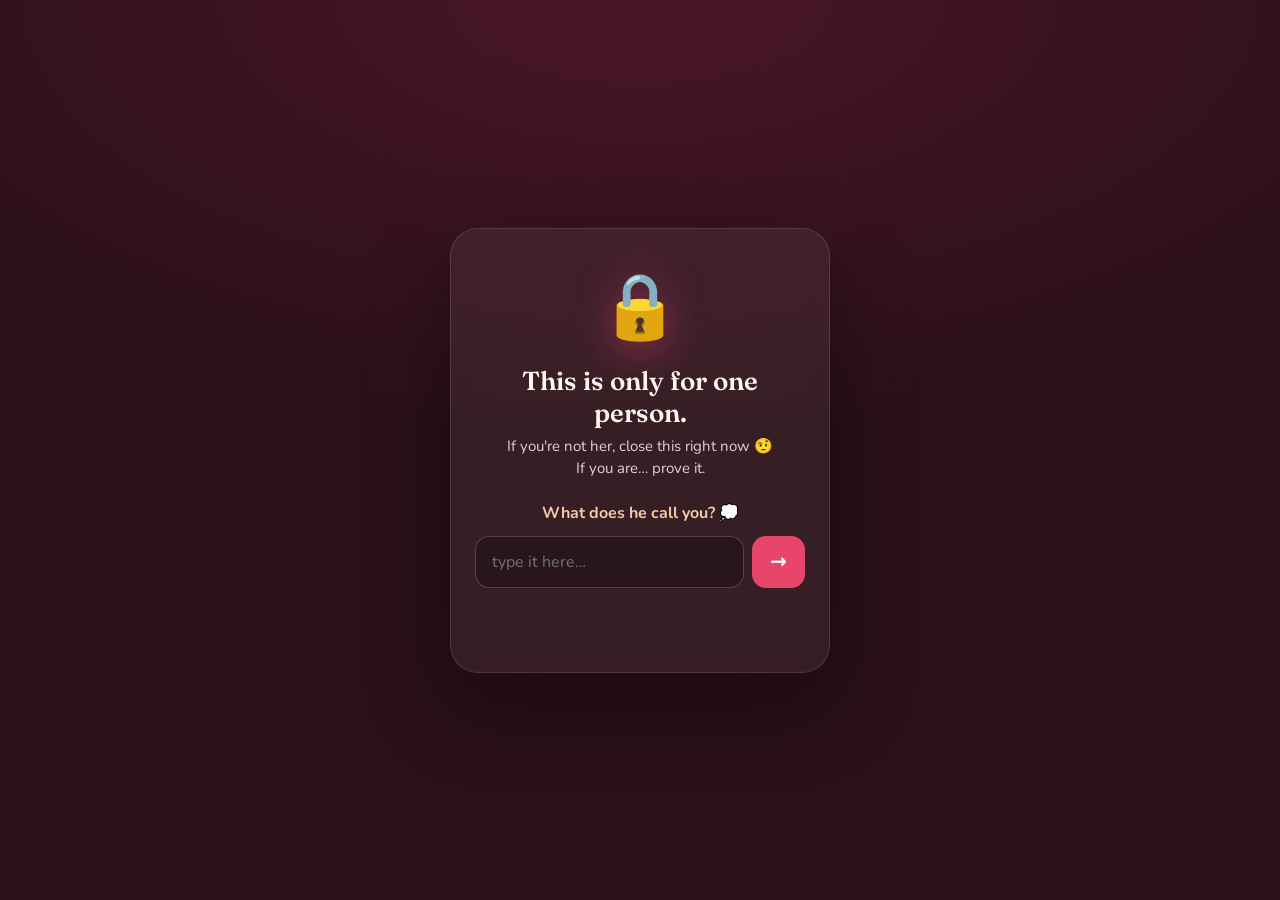
==== elza-birthday/index.html @ 472115fd "Add birthday surprise website for Elza Co-Authored-By: Claude Opus 5.5 <noreply@anthropic.com> Claud" ====
<!doctype html>
<html lang="en">
<head>
<meta charset="utf-8">
<meta name="viewport" content="width=device-width, initial-scale=1, viewport-fit=cut">
<title>For Elzumma ❤️</title>
<meta name="description" content="Something only for you. 🔒">
<meta property="og:title" content="For Elzumma ❤️">
<meta property="og:description" content="Something only for you. Unlock it 🔒">
<meta name="theme-color" content="#2a1018">
<link rel="icon" href="data:image/svg+xml,<svg xmlns='http://www.w3.org/2000/svg' viewBox='0 0 100 100'><text y='.9em' font-size='90'>❤️</text></svg>">
<link rel="preconnect" href="https://fonts.googleapis.com">
<link rel="preconnect" href="https://fonts.gstatic.com" crossorigin>
<link href="https://fonts.googleapis.com/css2?family=Dancing+Script:wght@600;700&family=Fraunces:ital,opsz,wght@0,9..144,400;0,9..144,600;1,9..144,400&family=Nunito:wght@400;600;700&display=swap" rel="stylesheet">
<style>
  :root{
    --bg:#2a1018; --bg2:#4a1626; --rose:#e8456b; --rose-soft:#ff8fab; --peach:#f6c9a8;
    --cream:#fff7ef; --ink:#3b1d22; --gold:#e9b872; --muted:#8a6a6f;
  }
  *{box-sizing:border-box;margin:0;padding:0}
  html,body{height:100%}
  body{
    font-family:'Nunito',system-ui,sans-serif; color:var(--cream);
    background:radial-gradient(120% 80% at 50% 0%, var(--bg2) 0%, var(--bg) 60%) fixed, var(--bg);
    overflow-x:hidden; -webkit-tap-highlight-color:transparent;
  }
  button{font:inherit;cursor:pointer;border:0}
  #fx{position:fixed;inset:0;pointer-events:none;z-index:50}
  .hearts{position:fixed;inset:0;pointer-events:none;overflow:hidden;z-index:0}
  .hearts span{position:absolute;bottom:-40px;animation:rise linear infinite;opacity:.0}
  @keyframes rise{0%{transform:translateY(0) rotate(0);opacity:0}10%{opacity:.55}100%{transform:translateY(-110vh) rotate(40deg);opacity:0}}

  /* ---------- LOCK ---------- */
  #lock{position:fixed;inset:0;display:flex;align-items:center;justify-content:center;padding:24px 16px;z-index:10;transition:opacity .9s ease, transform .9s ease}
  #lock.gone{opacity:0;transform:scale(1.08);pointer-events:none}
  .lockcard{width:100%;max-width:380px;text-align:center;background:rgba(255,255,255,.06);border:1px solid rgba(255,255,255,.12);
    border-radius:28px;padding:34px 24px 28px;backdrop-filter:blur(10px);-webkit-backdrop-filter:blur(10px);box-shadow:0 30px 80px rgba(0,0,0,.35)}
  .padlock{font-size:64px;display:inline-block;filter:drop-shadow(0 8px 20px rgba(232,69,107,.5));animation:bob 2.4s ease-in-out infinite}
  @keyframes bob{50%{transform:translateY(-6px)}}
  .lockcard h1{font-family:'Fraunces',serif;font-weight:600;font-size:26px;margin:14px 0 6px}
  .lockcard p{color:#e9cfd4;font-size:15px;line-height:1.5}
  .q{margin-top:22px;font-weight:700;font-size:16px;color:var(--peach)}
  .field{margin-top:12px;display:flex;gap:8px}
  .field input{flex:1;min-width:0;padding:14px 16px;border-radius:14px;border:1px solid rgba(255,255,255,.2);background:rgba(0,0,0,.25);color:#fff;font:inherit;font-size:16px;outline:none}
  .field input:focus{border-color:var(--rose-soft)}
  .field button{padding:0 18px;border-radius:14px;background:var(--rose);color:#fff;font-weight:700;font-size:20px}
  .msg{min-height:44px;margin-top:12px;font-size:14px;color:#ffd3dc;line-height:1.45}
  .shake{animation:shake .45s}
  @keyframes shake{20%,60%{transform:translateX(-8px)}40%,80%{transform:translateX(8px)}}
  .hintbtn{background:none;color:#c9a3ab;font-size:13px;text-decoration:underline;margin-top:4px}

  /* ---------- MAIN ---------- */
  main{position:relative;z-index:1;display:none}
  main.on{display:block}
  section{min-height:100svh;display:flex;flex-direction:column;align-items:center;justify-content:center;padding:64px 16px;text-align:center;position:relative}
  .reveal{opacity:0;transform:translateY(30px);transition:opacity 1s ease, transform 1s ease}
  .reveal.in{opacity:1;transform:none}

  .eyebrow{letter-spacing:.3em;text-transform:uppercase;font-size:12px;color:var(--peach);font-weight:700}
  .script{font-family:'Dancing Script',cursive;font-weight:700}
  .hero h2{font-family:'Dancing Script',cursive;font-size:clamp(52px,15vw,120px);line-height:1;margin:14px 0 4px;
    background:linear-gradient(90deg,var(--peach),var(--rose-soft),var(--gold),var(--peach));background-size:300% 100%;
    -webkit-background-clip:text;background-clip:text;color:transparent;animation:shine 6s linear infinite}
  @keyframes shine{to{background-position:300% 0}}
  .hero .name{font-family:'Fraunces',serif;font-size:clamp(28px,8vw,48px);font-style:italic}
  .hero .sub{margin-top:18px;color:#e9cfd4;max-width:420px;line-height:1.6}
  .heroimg{width:min(260px,62vw);aspect-ratio:3/4;border-radius:200px 200px 24px 24px;object-fit:cover;object-position:50% 30%;
    border:4px solid rgba(255,255,255,.85);box-shadow:0 20px 60px rgba(232,69,107,.35);margin-bottom:22px}
  .scroll{position:absolute;bottom:22px;font-size:13px;color:#c9a3ab;animation:bob 2s ease-in-out infinite}

  /* cake */
  .cakewrap{position:relative;width:220px;height:230px;margin:26px auto 10px;cursor:pointer}
  .plate{position:absolute;bottom:0;left:-10px;right:-10px;height:18px;border-radius:50%;background:#f1e3d6;box-shadow:0 8px 20px rgba(0,0,0,.3)}
  .tier{position:absolute;left:50%;transform:translateX(-50%);border-radius:14px 14px 10px 10px}
  .t1{bottom:10px;width:200px;height:80px;background:linear-gradient(#f7a6b9,#e8789a)}
  .t2{bottom:86px;width:150px;height:64px;background:linear-gradient(#fff1e6,#f6d5c0)}
  .drip{position:absolute;top:0;left:0;right:0;height:18px;background:radial-gradient(circle at 10px 0,#fff 10px,transparent 11px) 0 0/20px 18px repeat-x}
  .t2 .drip{background:radial-gradient(circle at 10px 0,#e8456b 10px,transparent 11px) 0 0/20px 18px repeat-x}
  .candle{position:absolute;bottom:148px;left:50%;transform:translateX(-50%);width:12px;height:46px;border-radius:4px;
    background:repeating-linear-gradient(45deg,#fff 0 6px,#ff8fab 6px 12px)}
  .flame{position:absolute;left:50%;top:-28px;width:16px;height:26px;margin-left:-8px;border-radius:50% 50% 50% 50%/60% 60% 40% 40%;
    background:radial-gradient(circle at 50% 70%,#fff 0 20%,#ffd76a 40%,#ff8a3d 75%,transparent 76%);animation:flick .12s infinite alternate;transform-origin:50% 100%;
    box-shadow:0 0 30px 10px rgba(255,190,90,.45)}
  @keyframes flick{to{transform:scale(.92,1.06) rotate(2deg)}}
  .flame.out{animation:none;opacity:0;transition:opacity .4s}
  .smoke{position:absolute;left:50%;top:-30px;width:8px;height:8px;margin-left:-4px;border-radius:50%;background:rgba(220,220,220,.6);opacity:0}
  .smoke.go{animation:smoke 1.6s ease-out forwards}
  @keyframes smoke{0%{opacity:.7;transform:translateY(0) scale(1)}100%{opacity:0;transform:translateY(-70px) scale(4)}}
  .pill{display:inline-block;margin-top:14px;padding:12px 22px;border-radius:999px;background:var(--rose);color:#fff;font-weight:700;box-shadow:0 10px 30px rgba(232,69,107,.4)}
  .pill.ghost{background:rgba(255,255,255,.1);box-shadow:none;border:1px solid rgba(255,255,255,.2)}
  .wish{min-height:52px;margin-top:14px;color:var(--peach);font-size:17px;max-width:360px;line-height:1.5}

  /* envelope + letter */
  .env{position:relative;width:min(320px,86vw);aspect-ratio:3/2;margin:28px auto 8px;cursor:pointer;perspective:800px}
  .env .back{position:absolute;inset:0;background:#d9586f;border-radius:10px;box-shadow:0 20px 50px rgba(0,0,0,.35)}
  .env .front{position:absolute;inset:0;border-radius:10px;background:
      linear-gradient(to top right,#e8697f 50%,transparent 50.5%) left/50.5% 100% no-repeat,
      linear-gradient(to top left,#e8697f 50%,transparent 50.5%) right/50.5% 100% no-repeat;z-index:3}
  .env .flap{position:absolute;left:0;right:0;top:0;height:62%;z-index:4;transform-origin:top;transition:transform .8s ease, z-index 0s .4s;
      background:linear-gradient(to bottom,#c94a63,#b83f58);clip-path:polygon(0 0,100% 0,50% 100%)}
  .env .seal{position:absolute;left:50%;top:52%;transform:translate(-50%,-50%);z-index:5;font-size:34px;transition:opacity .3s}
  .env .paper{position:absolute;left:7%;right:7%;top:8%;bottom:6%;background:var(--cream);border-radius:6px;z-index:2;transition:transform .9s .5s ease;
      display:flex;align-items:center;justify-content:center;color:var(--rose);font-family:'Dancing Script',cursive;font-size:28px}
  .env.open .flap{transform:rotateX(180deg);z-index:1}
  .env.open .seal{opacity:0}
  .env.open .paper{transform:translateY(-55%)}

  .letter{display:none;width:100%;max-width:560px;margin:0 auto;text-align:left;background:var(--cream);color:var(--ink);
    border-radius:18px;padding:34px 24px 30px;box-shadow:0 30px 80px rgba(0,0,0,.4);position:relative;
    background-image:repeating-linear-gradient(transparent 0 31px,rgba(232,69,107,.12) 31px 32px);}
  .letter.on{display:block;animation:pop .7s ease}
  @keyframes pop{from{opacity:0;transform:translateY(30px) scale(.97)}}
  .letter h3{font-family:'Dancing Script',cursive;font-size:40px;color:var(--rose);margin-bottom:12px;line-height:1.1}
  .letter p{font-family:'Fraunces',serif;font-size:17px;line-height:1.75;margin-bottom:16px;opacity:0;transform:translateY(10px);transition:opacity .8s, transform .8s}
  .letter p.in{opacity:1;transform:none}
  .letter .sign{font-family:'Dancing Script',cursive;font-size:30px;color:var(--rose);text-align:right;margin-top:6px}
  .letter mark{background:linear-gradient(transparent 55%,rgba(255,143,171,.45) 55%);color:inherit;padding:0 2px}

  /* notice list */
  .notice{width:100%;max-width:520px;margin-top:24px;display:grid;grid-template-columns:1fr 1fr;gap:12px}
  .chip{background:rgba(255,255,255,.07);border:1px solid rgba(255,255,255,.14);border-radius:18px;padding:16px 12px;text-align:center;transition:transform .2s, background .3s;user-select:none}
  .chip .e{font-size:30px;display:block;margin-bottom:6px}
  .chip b{display:block;font-size:14px}
  .chip small{display:block;color:#d8b7be;font-size:12px;margin-top:4px;min-height:16px}
  .chip.seen{background:rgba(232,69,107,.22);border-color:var(--rose-soft)}
  .chip:active{transform:scale(.96)}
  .count{margin-top:18px;color:var(--peach);font-size:15px;min-height:22px}

  /* angry meter */
  .angry{width:100%;max-width:420px;margin-top:22px;background:rgba(255,255,255,.06);border:1px solid rgba(255,255,255,.14);border-radius:24px;padding:24px 20px}
  .face{font-size:84px;line-height:1;transition:transform .2s}
  .angry input[type=range]{width:100%;margin:18px 0 8px;accent-color:var(--rose)}
  .meterlabel{font-size:15px;color:#ffd3dc;min-height:44px;line-height:1.45}

  /* gallery */
  .gallery{display:flex;flex-wrap:wrap;justify-content:center;gap:22px 18px;max-width:900px;margin-top:30px}
  .pol{background:#fff;padding:10px 10px 0;width:min(240px,42vw);box-shadow:0 18px 40px rgba(0,0,0,.4);border-radius:4px;transition:transform .35s ease;cursor:pointer}
  .pol img{width:100%;aspect-ratio:3/4;object-fit:cover;display:block;background:#eee}
  .pol figcaption{font-family:'Dancing Script',cursive;color:var(--ink);font-size:clamp(16px,4.2vw,21px);padding:8px 2px 12px;line-height:1.15}
  .pol:nth-child(odd){transform:rotate(-3deg)}
  .pol:nth-child(even){transform:rotate(3deg)}
  .pol:hover,.pol:focus{transform:rotate(0) scale(1.04)}
  .lightbox{position:fixed;inset:0;background:rgba(20,6,10,.92);display:none;align-items:center;justify-content:center;z-index:60;padding:16px;flex-direction:column}
  .lightbox.on{display:flex}
  .lightbox img{max-width:100%;max-height:78vh;border-radius:10px;box-shadow:0 20px 60px rgba(0,0,0,.6)}
  .lightbox p{font-family:'Dancing Script',cursive;font-size:26px;margin-top:14px;color:var(--peach);text-align:center}

  .finale h2{font-family:'Dancing Script',cursive;font-size:clamp(44px,12vw,88px);color:var(--rose-soft);line-height:1.05}
  .finale p{margin-top:16px;color:#e9cfd4;font-size:17px;max-width:420px;line-height:1.6}
  .bigheart{font-size:90px;animation:beat 1.1s ease-in-out infinite;cursor:pointer;display:inline-block;margin-top:20px}
  @keyframes beat{0%,100%{transform:scale(1)}15%{transform:scale(1.18)}30%{transform:scale(1)}45%{transform:scale(1.12)}}
  .foot{margin-top:28px;font-size:12px;color:#a7868c}
  h4.sec{font-family:'Fraunces',serif;font-weight:600;font-size:clamp(26px,7vw,38px);margin-top:10px}
  .lead{color:#e9cfd4;max-width:440px;line-height:1.6;margin-top:10px}
  @media (prefers-reduced-motion:reduce){*{animation:none!important;transition:none!important}}
</style>
</head>
<body>
<canvas id="fx"></canvas>
<div class="hearts" id="hearts"></div>

<!-- ================= LOCK ================= -->
<div id="lock">
  <div class="lockcard" id="lockcard">
    <div class="padlock" id="padlock">🔒</div>
    <h1>This is only for one person.</h1>
    <p>If you're not her, close this right now 🤨<br>If you are… prove it.</p>
    <div class="q">What does he call you? 💭</div>
    <form class="field" id="unlockForm" autocomplete="off">
      <input id="pw" type="text" placeholder="type it here…" aria-label="Answer" autocapitalize="off" spellcheck="false">
      <button type="submit" aria-label="Unlock">→</button>
    </form>
    <div class="msg" id="msg"></div>
    <button class="hintbtn" id="hintBtn" type="button" style="display:none">need a hint?</button>
  </div>
</div>

<!-- ================= MAIN ================= -->
<main id="main">

  <section class="hero">
    <img class="heroimg reveal" src="img/elza2.jpg" alt="Elza smiling">
    <div class="eyebrow reveal">today is all about you</div>
    <h2 class="reveal">Happy Birthday</h2>
    <div class="name reveal">Elzumma ❤️</div>
    <p class="sub reveal">Okay, I wanted to be the first one, so here I am at midnight being dramatic. Scroll slowly. I made this just for you.</p>
    <div class="scroll">scroll ↓</div>
  </section>

  <section>
    <div class="eyebrow reveal">step one</div>
    <h4 class="sec reveal">Make a wish, Elzukutta</h4>
    <p class="lead reveal">Close your eyes, think of something good, then tap the candle to blow it out 🕯️</p>
    <div class="cakewrap reveal" id="cake" role="button" aria-label="Blow out the candle" tabindex="0">
      <div class="plate"></div>
      <div class="tier t1"><div class="drip"></div></div>
      <div class="tier t2"><div class="drip"></div></div>
      <div class="candle"><div class="flame" id="flame"></div><div class="smoke" id="smoke"></div></div>
    </div>
    <div class="wish" id="wish"></div>
  </section>

  <section>
    <div class="eyebrow reveal">step two</div>
    <h4 class="sec reveal">You've got a letter 💌</h4>
    <p class="lead reveal">Tap the envelope.</p>
    <div class="env reveal" id="env" role="button" aria-label="Open the letter" tabindex="0">
      <div class="back"></div>
      <div class="paper">for you ❤️</div>
      <div class="front"></div>
      <div class="flap"></div>
      <div class="seal">💗</div>
    </div>
    <article class="letter" id="letter">
      <h3>Happy birthday Elzumma ❤️</h3>
      <p>Okay, I wanted to be the first one, so here I am at midnight being dramatic.</p>
      <p>You honestly have no idea how cute you are. And I don't just mean your face (even though, yes, that too). I notice everything about you. Your <mark>red nail polish</mark>, your <mark>eyebrows</mark>, which <mark>shoes</mark> you're wearing, which <mark>hair band</mark> you picked that day, every time you try a <mark>new hairstyle</mark>, the sound of your <mark>anklets</mark> when you walk… you probably think I don't see these things, but I do. Every single time. And I love all of it.</p>
      <p>Even when you're angry with me. Especially then, actually. That serious little face you make when you're mad is one of the cutest things ever, and I know you're going to be angry at me for saying that too 😌</p>
      <p>You're the person I want to tell everything to first. And also the person I love annoying the most, and that's not changing just because you're a year older now.</p>
      <p>I hope this year is really good to you, Elzukutta. Lots of happy days, lots of laughing, and fewer things to stress about. And please don't stop smiling like that, it's my favourite thing.</p>
      <p>Happy birthday, my favourite girl. Love you ❤️</p>
      <div class="sign">— yours, always</div>
    </article>
  </section>

  <section>
    <div class="eyebrow reveal">step three</div>
    <h4 class="sec reveal">Things you think I don't notice</h4>
    <p class="lead reveal">Tap each one. (Yes, I notice all of them.)</p>
    <div class="notice reveal" id="notice">
      <div class="chip" data-k="nails"><span class="e">💅</span><b>Red nail polish</b><small></small></div>
      <div class="chip" data-k="brows"><span class="e">✨</span><b>Your eyebrows</b><small></small></div>
      <div class="chip" data-k="shoes"><span class="e">👡</span><b>Which shoes</b><small></small></div>
      <div class="chip" data-k="band"><span class="e">🎀</span><b>Today's hair band</b><small></small></div>
      <div class="chip" data-k="hair"><span class="e">💇‍♀️</span><b>Every new hairstyle</b><small></small></div>
      <div class="chip" data-k="anklet"><span class="e">🔔</span><b>Your anklets</b><small></small></div>
    </div>
    <div class="count" id="count"></div>
  </section>

  <section>
    <div class="eyebrow reveal">step four</div>
    <h4 class="sec reveal">The Elzu angry‑o‑meter</h4>
    <p class="lead reveal">Slide it. Watch what happens to the cuteness.</p>
    <div class="angry reveal">
      <div class="face" id="face">😊</div>
      <input type="range" id="anger" min="0" max="4" step="1" value="0" aria-label="Angry level">
      <div class="meterlabel" id="meterlabel">Calm Elzu. Smiling. My favourite thing.</div>
    </div>
  </section>

  <section>
    <div class="eyebrow reveal">step five</div>
    <h4 class="sec reveal">Exhibit A: proof you're unfair</h4>
    <p class="lead reveal">Tap a photo.</p>
    <div class="gallery" id="gallery">
      <figure class="pol reveal" tabindex="0"><img src="img/elza1.jpg" alt="" loading="lazy"><figcaption>red nails, gold bangles, that laugh. noticed. 💅</figcaption></figure>
      <figure class="pol reveal" tabindex="0"><img src="img/elza2.jpg" alt="" loading="lazy"><figcaption>this smile is literally my favourite thing</figcaption></figure>
      <figure class="pol reveal" tabindex="0"><img src="img/elza3.jpg" alt="" loading="lazy"><figcaption>the serious face 😌 (cutest)</figcaption></figure>
      <figure class="pol reveal" tabindex="0"><img src="img/elza4.jpg" alt="" loading="lazy"><figcaption>new hairstyle? yes, I noticed.</figcaption></figure>
      <figure class="pol reveal" tabindex="0"><img src="img/elza5.jpg" alt="" loading="lazy"><figcaption>okay this one is just unfair</figcaption></figure>
    </div>
  </section>

  <section class="finale">
    <div class="eyebrow reveal">one last thing</div>
    <h2 class="reveal">Happy birthday,<br>my favourite girl</h2>
    <p class="reveal">You're a year older now, but I'm still going to annoy you exactly the same amount. Love you, Elzukutta ❤️</p>
    <div class="bigheart reveal" id="bigheart" role="button" aria-label="Celebrate" tabindex="0">❤️</div>
    <p class="foot">tap the heart as many times as you want</p>
  </section>
</main>

<div class="lightbox" id="lightbox"><img id="lbimg" alt=""><p id="lbcap"></p></div>

<script>
(() => {
  /* ---------- floating hearts ---------- */
  const H = document.getElementById('hearts'), sym = ['❤','💗','💕','✨','💖'];
  for (let i = 0; i < 18; i++) {
    const s = document.createElement('span');
    s.textContent = sym[i % sym.length];
    s.style.left = Math.random() * 100 + 'vw';
    s.style.fontSize = 12 + Math.random() * 18 + 'px';
    s.style.animationDuration = 9 + Math.random() * 10 + 's';
    s.style.animationDelay = -Math.random() * 18 + 's';
    H.appendChild(s);
  }

  /* ---------- confetti ---------- */
  const cv = document.getElementById('fx'), cx = cv.getContext('2d');
  let parts = [], running = false;
  const fit = () => { const d = devicePixelRatio || 1; cv.width = innerWidth * d; cv.height = innerHeight * d; cx.setTransform(d,0,0,d,0,0); };
  fit(); addEventListener('resize', fit);
  const cols = ['#ff8fab','#e8456b','#f6c9a8','#e9b872','#fff7ef','#ffd76a'];
  function burst(x = innerWidth/2, y = innerHeight/2, n = 140, hearts = false) {
    for (let i = 0; i < n; i++) {
      const a = Math.random() * Math.PI * 2, v = 4 + Math.random() * 9;
      parts.push({x, y, vx: Math.cos(a)*v, vy: Math.sin(a)*v - 5, g: .22 + Math.random()*.1, r: Math.random()*6.28, vr: (Math.random()-.5)*.3,
        w: 6 + Math.random()*6, h: 4 + Math.random()*6, c: cols[i % cols.length], life: 0, max: 120 + Math.random()*60, heart: hearts && Math.random() < .5});
    }
    if (!running) { running = true; requestAnimationFrame(tick); }
  }
  function tick() {
    cx.clearRect(0,0,innerWidth,innerHeight);
    parts = parts.filter(p => p.life < p.max && p.y < innerHeight + 40);
    for (const p of parts) {
      p.life++; p.vx *= .985; p.vy += p.g; p.x += p.vx; p.y += p.vy; p.r += p.vr;
      cx.save(); cx.globalAlpha = Math.max(0, 1 - p.life / p.max); cx.translate(p.x, p.y); cx.rotate(p.r); cx.fillStyle = p.c;
      if (p.heart) { cx.font = '16px serif'; cx.fillText('❤', -6, 6); } else cx.fillRect(-p.w/2, -p.h/2, p.w, p.h);
      cx.restore();
    }
    if (parts.length) requestAnimationFrame(tick); else { running = false; cx.clearRect(0,0,innerWidth,innerHeight); }
  }

  /* ---------- sound (tiny synth, no files) ---------- */
  let ac;
  const audio = () => (ac ||= new (window.AudioContext || window.webkitAudioContext)());
  function bell(freq, t0 = 0, dur = .6, vol = .12) {
    const a = audio(), t = a.currentTime + t0, o = a.createOscillator(), g = a.createGain();
    o.type = 'sine'; o.frequency.value = freq;
    g.gain.setValueAtTime(0, t); g.gain.linearRampToValueAtTime(vol, t + .01); g.gain.exponentialRampToValueAtTime(.0001, t + dur);
    o.connect(g).connect(a.destination); o.start(t); o.stop(t + dur + .05);
  }
  function jingle() { // anklet chime
    [2637, 3136, 2794, 3520, 2960, 3322, 2637, 3729].forEach((f, i) => bell(f + Math.random()*40, i * .055 + Math.random()*.02, .35, .05));
  }
  function happyBirthday() {
    // C C D C F E | C C D C G F
    const n = {C:523.25,D:587.33,E:659.25,F:698.46,G:783.99};
    const seq = [['C',.0,.3],['C',.35,.2],['D',.6,.5],['C',1.15,.5],['F',1.7,.5],['E',2.25,.9],
                 ['C',3.3,.3],['C',3.65,.2],['D',3.9,.5],['C',4.45,.5],['G',5.0,.5],['F',5.55,.9]];
    seq.forEach(([k,t,d]) => { bell(n[k], t, d + .4, .1); bell(n[k]*2, t, d, .025); });
  }

  /* ---------- unlock ---------- */
  const ok = ['elzukutta','elzumma','elzu','elza','elzuma','elzukuta'];
  const wrong = [
    "Nope. Are you even Elza? 🤨",
    "Wrong. I'm judging you a little 😌",
    "Still no. Think about what I call you every day…",
    "Okay okay, tap the hint. I'll allow it.",
  ];
  let tries = 0;
  const lockcard = document.getElementById('lockcard'), msg = document.getElementById('msg'), pw = document.getElementById('pw'), hintBtn = document.getElementById('hintBtn');
  document.getElementById('unlockForm').addEventListener('submit', e => {
    e.preventDefault();
    const v = pw.value.toLowerCase().replace(/[^a-z]/g, '');
    if (!v) return;
    if (ok.includes(v)) return unlock(v);
    msg.textContent = wrong[Math.min(tries, wrong.length - 1)];
    tries++;
    if (tries >= 2) hintBtn.style.display = 'inline-block';
    lockcard.classList.remove('shake'); void lockcard.offsetWidth; lockcard.classList.add('shake');
  });
  hintBtn.addEventListener('click', () => { msg.innerHTML = "It starts with <b>Elzu…</b> and ends with something cute 🥹"; });

  function unlock(v) {
    document.getElementById('padlock').textContent = '🔓';
    msg.textContent = v === 'elza' ? "Elza?? So formal 😤 …fine, come in." : "Hi Elzumma 🥹 come in.";
    try { audio().resume(); } catch {}
    setTimeout(() => {
      document.getElementById('lock').classList.add('gone');
      document.getElementById('main').classList.add('on');
      scrollTo(0,0);
      observe();
      burst(innerWidth/2, innerHeight*.4, 200, true);
      setTimeout(() => burst(innerWidth*.2, innerHeight*.3, 90), 400);
      setTimeout(() => burst(innerWidth*.8, innerHeight*.3, 90), 700);
      try { happyBirthday(); } catch {}
    }, 900);
  }

  /* ---------- reveal on scroll ---------- */
  function observe() {
    const io = new IntersectionObserver(es => es.forEach(e => { if (e.isIntersecting) { e.target.classList.add('in'); io.unobserve(e.target); } }), {threshold: .15});
    document.querySelectorAll('.reveal').forEach((el, i) => { el.style.transitionDelay = (i % 4) * 120 + 'ms'; io.observe(el); });
  }

  /* ---------- cake ---------- */
  const cake = document.getElementById('cake'), flame = document.getElementById('flame'), smoke = document.getElementById('smoke'), wish = document.getElementById('wish');
  let blown = false;
  function blow() {
    if (blown) { flame.classList.remove('out'); smoke.classList.remove('go'); blown = false; wish.textContent = 'Lit again. Make another wish 😌'; return; }
    blown = true; flame.classList.add('out'); smoke.classList.remove('go'); void smoke.offsetWidth; smoke.classList.add('go');
    const r = cake.getBoundingClientRect(); burst(r.left + r.width/2, r.top + 20, 160, true);
    try { happyBirthday(); } catch {}
    wish.textContent = "Wish made ✨ I hope every single bit of it comes true, Elzukutta.";
  }
  cake.addEventListener('click', blow);
  cake.addEventListener('keydown', e => { if (e.key === 'Enter' || e.key === ' ') { e.preventDefault(); blow(); } });

  /* ---------- envelope ---------- */
  const env = document.getElementById('env'), letter = document.getElementById('letter');
  function openEnv() {
    if (env.classList.contains('open')) return;
    env.classList.add('open');
    try { bell(880, 0, .4, .08); bell(1320, .12, .5, .06); } catch {}
    setTimeout(() => {
      env.style.display = 'none'; letter.classList.add('on');
      letter.scrollIntoView({behavior: 'smooth', block: 'start'});
      letter.querySelectorAll('p').forEach((p, i) => setTimeout(() => p.classList.add('in'), 400 + i * 900));
    }, 1500);
  }
  env.addEventListener('click', openEnv);
  env.addEventListener('keydown', e => { if (e.key === 'Enter' || e.key === ' ') { e.preventDefault(); openEnv(); } });

  /* ---------- notice chips ---------- */
  const lines = {
    nails: "Red. Always noticed. Always cute.",
    brows: "Yes, I notice when you do them.",
    shoes: "I know which pair you picked today.",
    band: "Even the hair band. Every day.",
    hair: "New hairstyle? I saw. I always see.",
    anklet: "🎶 my favourite sound",
  };
  const seen = new Set(), countEl = document.getElementById('count');
  document.querySelectorAll('.chip').forEach(c => c.addEventListener('click', () => {
    const k = c.dataset.k;
    c.classList.add('seen'); c.querySelector('small').textContent = lines[k];
    try { k === 'anklet' ? jingle() : bell(1046 + seen.size * 120, 0, .35, .06); } catch {}
    seen.add(k);
    countEl.textContent = seen.size < 6 ? `${seen.size} / 6 noticed` : "6 / 6. Told you. I notice everything ❤️";
    if (seen.size === 6 && !countEl.dataset.done) { countEl.dataset.done = 1; const r = countEl.getBoundingClientRect(); burst(innerWidth/2, r.top, 120, true); }
  }));

  /* ---------- angry meter ---------- */
  const faces = [
    ['😊', "Calm Elzu. Smiling. My favourite thing."],
    ['😐', "Hmm. Slight eyebrow. Still very cute."],
    ['😒', "That look. I know that look. Cuteness rising 📈"],
    ['😤', "Serious little face activated. Dangerously cute."],
    ['😠', "MAXIMUM ANGRY = MAXIMUM CUTE. (I know you're angry I said that 😌)"],
  ];
  const face = document.getElementById('face'), ml = document.getElementById('meterlabel'), anger = document.getElementById('anger');
  anger.addEventListener('input', () => {
    const [f, t] = faces[anger.value]; face.textContent = f; ml.textContent = t;
    face.style.transform = `scale(${1 + anger.value * .08}) rotate(${anger.value % 2 ? -4 : 4}deg)`;
    if (anger.value == 4) { const r = face.getBoundingClientRect(); burst(r.left + r.width/2, r.top + r.height/2, 60, true); }
  });

  /* ---------- gallery lightbox ---------- */
  const lb = document.getElementById('lightbox'), lbimg = document.getElementById('lbimg'), lbcap = document.getElementById('lbcap');
  document.querySelectorAll('.pol').forEach(p => {
    const open = () => { lbimg.src = p.querySelector('img').src; lbcap.textContent = p.querySelector('figcaption').textContent; lb.classList.add('on'); };
    p.addEventListener('click', open);
    p.addEventListener('keydown', e => { if (e.key === 'Enter') open(); });
  });
  lb.addEventListener('click', () => lb.classList.remove('on'));

  /* ---------- finale heart ---------- */
  const bh = document.getElementById('bigheart');
  bh.addEventListener('click', () => { const r = bh.getBoundingClientRect(); burst(r.left + r.width/2, r.top + r.height/2, 120, true); try { bell(784,0,.5,.08); bell(1047,.1,.6,.06); } catch {} });
})();
</script>
</body>
</html>
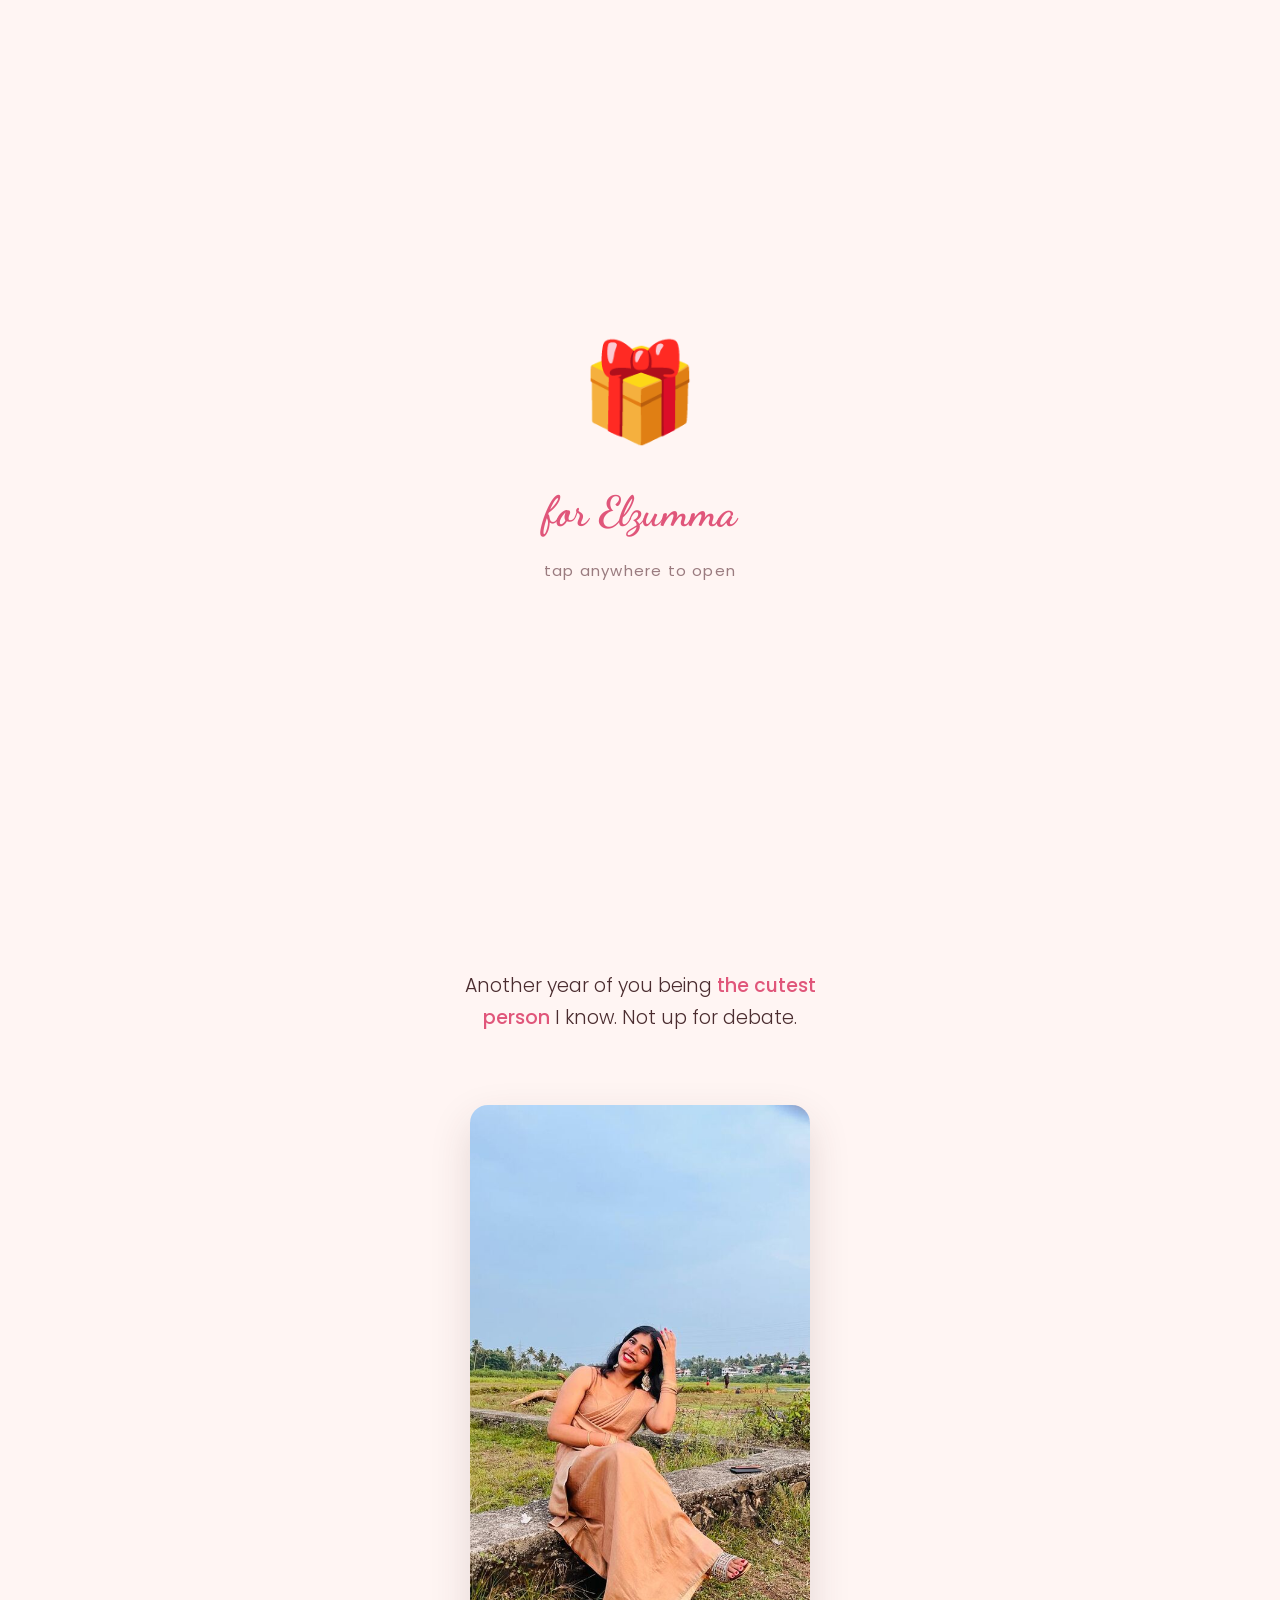
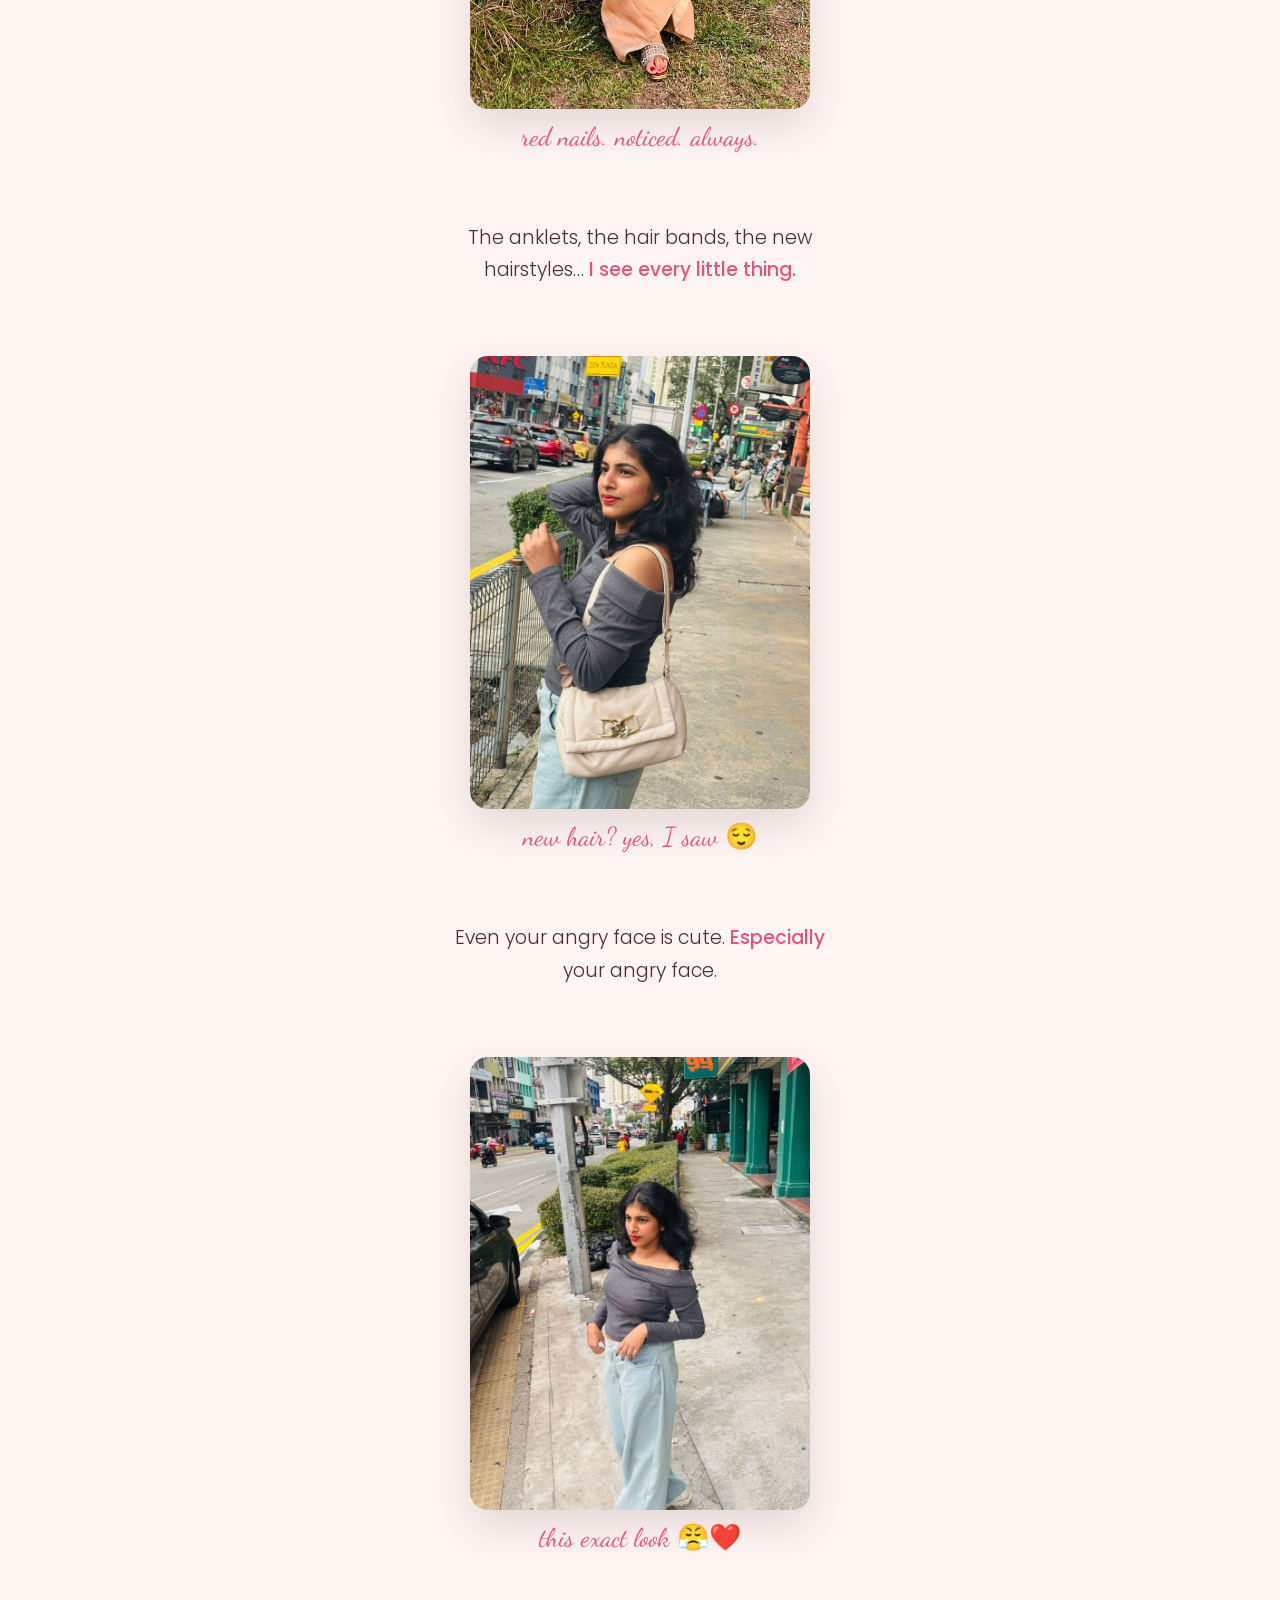
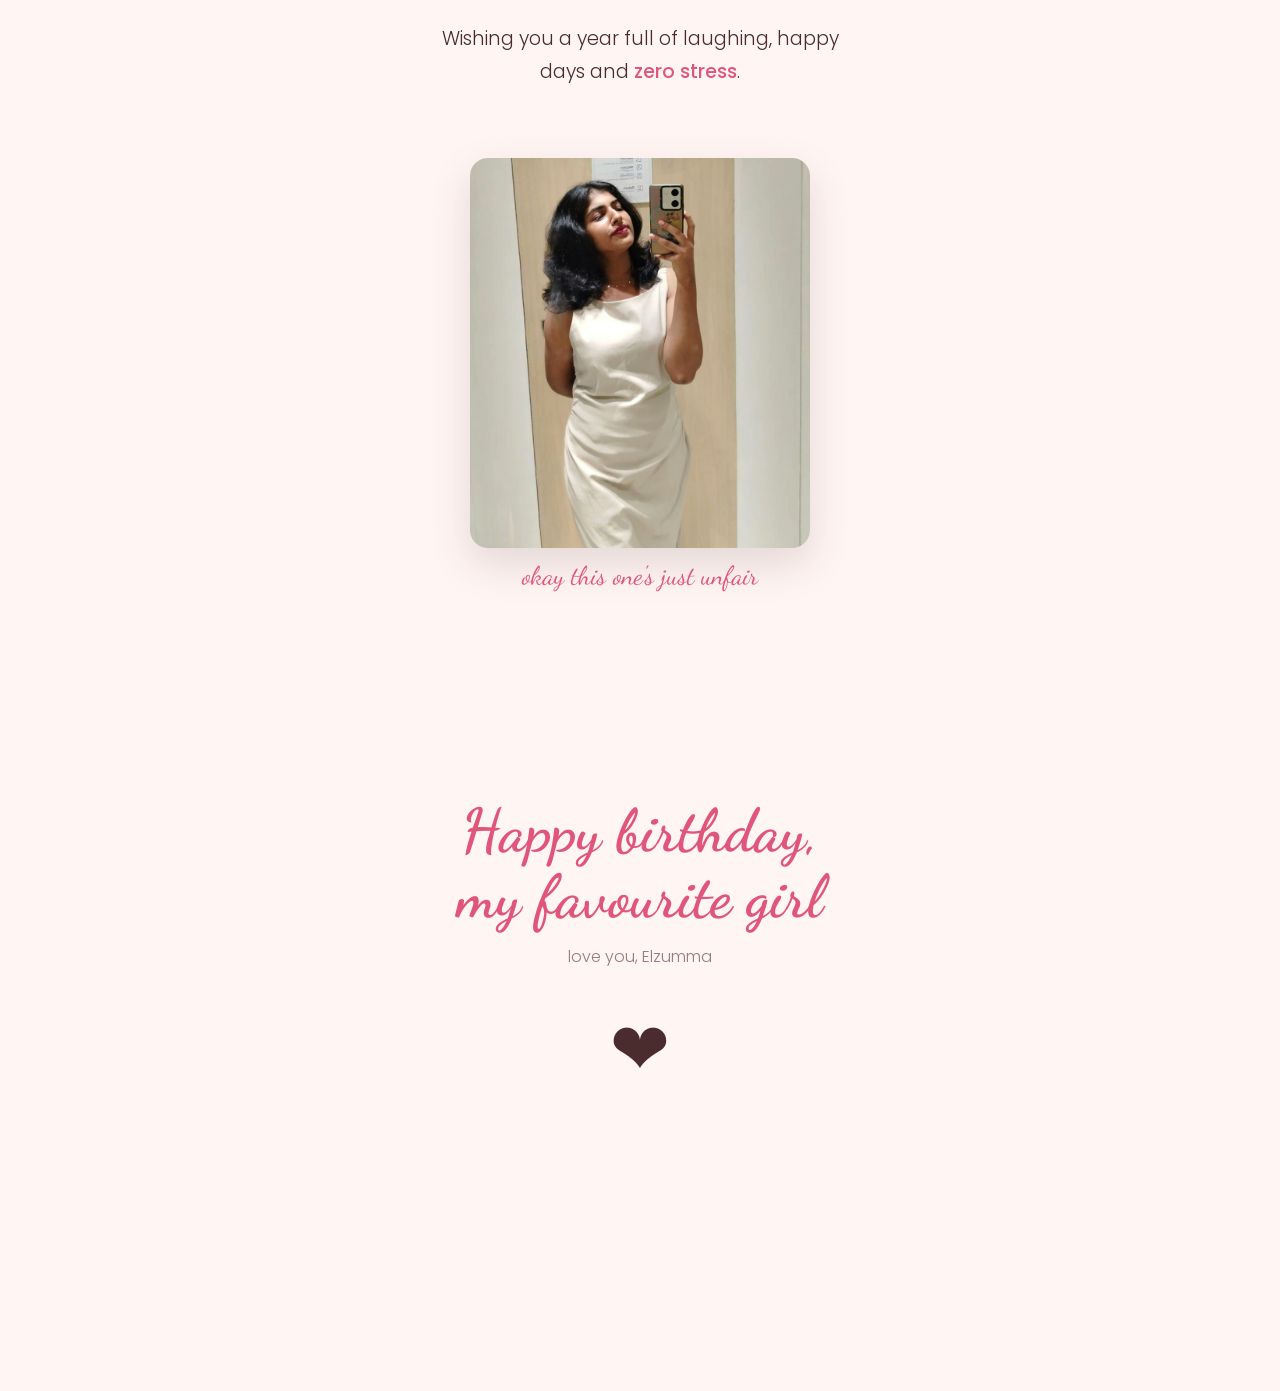
==== commit 2339f65b: "Simplify birthday site: tap-to-open gift, short notes, photos Co-Authored-By: Claude Opus 5.5 <norep" ====
--- a/elza-birthday/index.html
+++ b/elza-birthday/index.html
@@ -2,455 +2,125 @@
 <html lang="en">
 <head>
 <meta charset="utf-8">
-<meta name="viewport" content="width=device-width, initial-scale=1, viewport-fit=cut">
+<meta name="viewport" content="width=device-width, initial-scale=1">
 <title>For Elzumma ❤️</title>
-<meta name="description" content="Something only for you. 🔒">
 <meta property="og:title" content="For Elzumma ❤️">
-<meta property="og:description" content="Something only for you. Unlock it 🔒">
-<meta name="theme-color" content="#2a1018">
+<meta property="og:description" content="Tap to open 🎁">
+<meta name="theme-color" content="#fff5f3">
 <link rel="icon" href="data:image/svg+xml,<svg xmlns='http://www.w3.org/2000/svg' viewBox='0 0 100 100'><text y='.9em' font-size='90'>❤️</text></svg>">
-<link rel="preconnect" href="https://fonts.googleapis.com">
-<link rel="preconnect" href="https://fonts.gstatic.com" crossorigin>
-<link href="https://fonts.googleapis.com/css2?family=Dancing+Script:wght@600;700&family=Fraunces:ital,opsz,wght@0,9..144,400;0,9..144,600;1,9..144,400&family=Nunito:wght@400;600;700&display=swap" rel="stylesheet">
+<link href="https://fonts.googleapis.com/css2?family=Dancing+Script:wght@700&family=Poppins:wght@300;400;500&display=swap" rel="stylesheet">
 <style>
-  :root{
-    --bg:#2a1018; --bg2:#4a1626; --rose:#e8456b; --rose-soft:#ff8fab; --peach:#f6c9a8;
-    --cream:#fff7ef; --ink:#3b1d22; --gold:#e9b872; --muted:#8a6a6f;
-  }
+  :root{--bg:#fff5f3;--ink:#4a2c2f;--rose:#e0567a;--soft:#f7d6d9;--muted:#9a7b7f}
   *{box-sizing:border-box;margin:0;padding:0}
-  html,body{height:100%}
-  body{
-    font-family:'Nunito',system-ui,sans-serif; color:var(--cream);
-    background:radial-gradient(120% 80% at 50% 0%, var(--bg2) 0%, var(--bg) 60%) fixed, var(--bg);
-    overflow-x:hidden; -webkit-tap-highlight-color:transparent;
-  }
-  button{font:inherit;cursor:pointer;border:0}
+  body{font-family:'Poppins',system-ui,sans-serif;background:var(--bg);color:var(--ink);overflow-x:hidden;-webkit-tap-highlight-color:transparent}
   #fx{position:fixed;inset:0;pointer-events:none;z-index:50}
-  .hearts{position:fixed;inset:0;pointer-events:none;overflow:hidden;z-index:0}
-  .hearts span{position:absolute;bottom:-40px;animation:rise linear infinite;opacity:.0}
-  @keyframes rise{0%{transform:translateY(0) rotate(0);opacity:0}10%{opacity:.55}100%{transform:translateY(-110vh) rotate(40deg);opacity:0}}
 
-  /* ---------- LOCK ---------- */
-  #lock{position:fixed;inset:0;display:flex;align-items:center;justify-content:center;padding:24px 16px;z-index:10;transition:opacity .9s ease, transform .9s ease}
-  #lock.gone{opacity:0;transform:scale(1.08);pointer-events:none}
-  .lockcard{width:100%;max-width:380px;text-align:center;background:rgba(255,255,255,.06);border:1px solid rgba(255,255,255,.12);
-    border-radius:28px;padding:34px 24px 28px;backdrop-filter:blur(10px);-webkit-backdrop-filter:blur(10px);box-shadow:0 30px 80px rgba(0,0,0,.35)}
-  .padlock{font-size:64px;display:inline-block;filter:drop-shadow(0 8px 20px rgba(232,69,107,.5));animation:bob 2.4s ease-in-out infinite}
-  @keyframes bob{50%{transform:translateY(-6px)}}
-  .lockcard h1{font-family:'Fraunces',serif;font-weight:600;font-size:26px;margin:14px 0 6px}
-  .lockcard p{color:#e9cfd4;font-size:15px;line-height:1.5}
-  .q{margin-top:22px;font-weight:700;font-size:16px;color:var(--peach)}
-  .field{margin-top:12px;display:flex;gap:8px}
-  .field input{flex:1;min-width:0;padding:14px 16px;border-radius:14px;border:1px solid rgba(255,255,255,.2);background:rgba(0,0,0,.25);color:#fff;font:inherit;font-size:16px;outline:none}
-  .field input:focus{border-color:var(--rose-soft)}
-  .field button{padding:0 18px;border-radius:14px;background:var(--rose);color:#fff;font-weight:700;font-size:20px}
-  .msg{min-height:44px;margin-top:12px;font-size:14px;color:#ffd3dc;line-height:1.45}
-  .shake{animation:shake .45s}
-  @keyframes shake{20%,60%{transform:translateX(-8px)}40%,80%{transform:translateX(8px)}}
-  .hintbtn{background:none;color:#c9a3ab;font-size:13px;text-decoration:underline;margin-top:4px}
+  /* intro */
+  #intro{position:fixed;inset:0;z-index:20;display:flex;flex-direction:column;align-items:center;justify-content:center;gap:22px;background:var(--bg);transition:opacity .8s, visibility .8s;cursor:pointer;padding:16px;text-align:center}
+  #intro.gone{opacity:0;visibility:hidden}
+  .gift{font-size:96px;animation:wiggle 1.6s ease-in-out infinite}
+  @keyframes wiggle{0%,100%{transform:rotate(0)}20%{transform:rotate(-8deg)}40%{transform:rotate(8deg)}60%{transform:rotate(-4deg)}80%{transform:rotate(0)}}
+  #intro p{font-size:15px;color:var(--muted);letter-spacing:.08em}
+  #intro h1{font-family:'Dancing Script',cursive;font-size:42px;color:var(--rose)}
 
-  /* ---------- MAIN ---------- */
-  main{position:relative;z-index:1;display:none}
-  main.on{display:block}
-  section{min-height:100svh;display:flex;flex-direction:column;align-items:center;justify-content:center;padding:64px 16px;text-align:center;position:relative}
-  .reveal{opacity:0;transform:translateY(30px);transition:opacity 1s ease, transform 1s ease}
-  .reveal.in{opacity:1;transform:none}
+  main{max-width:520px;margin:0 auto;padding:0 16px 80px;text-align:center}
+  .hero{min-height:100svh;display:flex;flex-direction:column;align-items:center;justify-content:center;padding:40px 0}
+  .hero img{width:min(280px,72vw);aspect-ratio:3/4;object-fit:cover;object-position:50% 30%;border-radius:999px 999px 20px 20px;box-shadow:0 20px 50px rgba(224,86,122,.25)}
+  .hb{font-family:'Dancing Script',cursive;font-size:clamp(46px,13vw,72px);color:var(--rose);line-height:1;margin-top:26px}
+  .nm{font-size:20px;font-weight:300;letter-spacing:.2em;text-transform:uppercase;margin-top:10px}
+  .down{margin-top:34px;font-size:13px;color:var(--muted);animation:bob 2s ease-in-out infinite}
+  @keyframes bob{50%{transform:translateY(6px)}}
 
-  .eyebrow{letter-spacing:.3em;text-transform:uppercase;font-size:12px;color:var(--peach);font-weight:700}
-  .script{font-family:'Dancing Script',cursive;font-weight:700}
-  .hero h2{font-family:'Dancing Script',cursive;font-size:clamp(52px,15vw,120px);line-height:1;margin:14px 0 4px;
-    background:linear-gradient(90deg,var(--peach),var(--rose-soft),var(--gold),var(--peach));background-size:300% 100%;
-    -webkit-background-clip:text;background-clip:text;color:transparent;animation:shine 6s linear infinite}
-  @keyframes shine{to{background-position:300% 0}}
-  .hero .name{font-family:'Fraunces',serif;font-size:clamp(28px,8vw,48px);font-style:italic}
-  .hero .sub{margin-top:18px;color:#e9cfd4;max-width:420px;line-height:1.6}
-  .heroimg{width:min(260px,62vw);aspect-ratio:3/4;border-radius:200px 200px 24px 24px;object-fit:cover;object-position:50% 30%;
-    border:4px solid rgba(255,255,255,.85);box-shadow:0 20px 60px rgba(232,69,107,.35);margin-bottom:22px}
-  .scroll{position:absolute;bottom:22px;font-size:13px;color:#c9a3ab;animation:bob 2s ease-in-out infinite}
+  .note{font-size:19px;font-weight:300;line-height:1.7;margin:70px auto;max-width:400px}
+  .note b{font-weight:500;color:var(--rose)}
+  .photo{margin:0 auto;width:min(340px,88vw)}
+  .photo img{width:100%;border-radius:18px;display:block;box-shadow:0 16px 40px rgba(74,44,47,.15)}
+  .photo figcaption{font-family:'Dancing Script',cursive;font-size:26px;color:var(--rose);margin-top:12px}
 
-  /* cake */
-  .cakewrap{position:relative;width:220px;height:230px;margin:26px auto 10px;cursor:pointer}
-  .plate{position:absolute;bottom:0;left:-10px;right:-10px;height:18px;border-radius:50%;background:#f1e3d6;box-shadow:0 8px 20px rgba(0,0,0,.3)}
-  .tier{position:absolute;left:50%;transform:translateX(-50%);border-radius:14px 14px 10px 10px}
-  .t1{bottom:10px;width:200px;height:80px;background:linear-gradient(#f7a6b9,#e8789a)}
-  .t2{bottom:86px;width:150px;height:64px;background:linear-gradient(#fff1e6,#f6d5c0)}
-  .drip{position:absolute;top:0;left:0;right:0;height:18px;background:radial-gradient(circle at 10px 0,#fff 10px,transparent 11px) 0 0/20px 18px repeat-x}
-  .t2 .drip{background:radial-gradient(circle at 10px 0,#e8456b 10px,transparent 11px) 0 0/20px 18px repeat-x}
-  .candle{position:absolute;bottom:148px;left:50%;transform:translateX(-50%);width:12px;height:46px;border-radius:4px;
-    background:repeating-linear-gradient(45deg,#fff 0 6px,#ff8fab 6px 12px)}
-  .flame{position:absolute;left:50%;top:-28px;width:16px;height:26px;margin-left:-8px;border-radius:50% 50% 50% 50%/60% 60% 40% 40%;
-    background:radial-gradient(circle at 50% 70%,#fff 0 20%,#ffd76a 40%,#ff8a3d 75%,transparent 76%);animation:flick .12s infinite alternate;transform-origin:50% 100%;
-    box-shadow:0 0 30px 10px rgba(255,190,90,.45)}
-  @keyframes flick{to{transform:scale(.92,1.06) rotate(2deg)}}
-  .flame.out{animation:none;opacity:0;transition:opacity .4s}
-  .smoke{position:absolute;left:50%;top:-30px;width:8px;height:8px;margin-left:-4px;border-radius:50%;background:rgba(220,220,220,.6);opacity:0}
-  .smoke.go{animation:smoke 1.6s ease-out forwards}
-  @keyframes smoke{0%{opacity:.7;transform:translateY(0) scale(1)}100%{opacity:0;transform:translateY(-70px) scale(4)}}
-  .pill{display:inline-block;margin-top:14px;padding:12px 22px;border-radius:999px;background:var(--rose);color:#fff;font-weight:700;box-shadow:0 10px 30px rgba(232,69,107,.4)}
-  .pill.ghost{background:rgba(255,255,255,.1);box-shadow:none;border:1px solid rgba(255,255,255,.2)}
-  .wish{min-height:52px;margin-top:14px;color:var(--peach);font-size:17px;max-width:360px;line-height:1.5}
+  .end{min-height:80svh;display:flex;flex-direction:column;align-items:center;justify-content:center}
+  .end h2{font-family:'Dancing Script',cursive;font-size:clamp(40px,11vw,60px);color:var(--rose);line-height:1.1}
+  .end p{margin-top:14px;color:var(--muted);font-weight:300}
+  .heart{font-size:72px;margin-top:26px;cursor:pointer;animation:beat 1.2s infinite;user-select:none}
+  @keyframes beat{0%,100%{transform:scale(1)}15%{transform:scale(1.15)}30%{transform:scale(1)}45%{transform:scale(1.1)}}
 
-  /* envelope + letter */
-  .env{position:relative;width:min(320px,86vw);aspect-ratio:3/2;margin:28px auto 8px;cursor:pointer;perspective:800px}
-  .env .back{position:absolute;inset:0;background:#d9586f;border-radius:10px;box-shadow:0 20px 50px rgba(0,0,0,.35)}
-  .env .front{position:absolute;inset:0;border-radius:10px;background:
-      linear-gradient(to top right,#e8697f 50%,transparent 50.5%) left/50.5% 100% no-repeat,
-      linear-gradient(to top left,#e8697f 50%,transparent 50.5%) right/50.5% 100% no-repeat;z-index:3}
-  .env .flap{position:absolute;left:0;right:0;top:0;height:62%;z-index:4;transform-origin:top;transition:transform .8s ease, z-index 0s .4s;
-      background:linear-gradient(to bottom,#c94a63,#b83f58);clip-path:polygon(0 0,100% 0,50% 100%)}
-  .env .seal{position:absolute;left:50%;top:52%;transform:translate(-50%,-50%);z-index:5;font-size:34px;transition:opacity .3s}
-  .env .paper{position:absolute;left:7%;right:7%;top:8%;bottom:6%;background:var(--cream);border-radius:6px;z-index:2;transition:transform .9s .5s ease;
-      display:flex;align-items:center;justify-content:center;color:var(--rose);font-family:'Dancing Script',cursive;font-size:28px}
-  .env.open .flap{transform:rotateX(180deg);z-index:1}
-  .env.open .seal{opacity:0}
-  .env.open .paper{transform:translateY(-55%)}
-
-  .letter{display:none;width:100%;max-width:560px;margin:0 auto;text-align:left;background:var(--cream);color:var(--ink);
-    border-radius:18px;padding:34px 24px 30px;box-shadow:0 30px 80px rgba(0,0,0,.4);position:relative;
-    background-image:repeating-linear-gradient(transparent 0 31px,rgba(232,69,107,.12) 31px 32px);}
-  .letter.on{display:block;animation:pop .7s ease}
-  @keyframes pop{from{opacity:0;transform:translateY(30px) scale(.97)}}
-  .letter h3{font-family:'Dancing Script',cursive;font-size:40px;color:var(--rose);margin-bottom:12px;line-height:1.1}
-  .letter p{font-family:'Fraunces',serif;font-size:17px;line-height:1.75;margin-bottom:16px;opacity:0;transform:translateY(10px);transition:opacity .8s, transform .8s}
-  .letter p.in{opacity:1;transform:none}
-  .letter .sign{font-family:'Dancing Script',cursive;font-size:30px;color:var(--rose);text-align:right;margin-top:6px}
-  .letter mark{background:linear-gradient(transparent 55%,rgba(255,143,171,.45) 55%);color:inherit;padding:0 2px}
-
-  /* notice list */
-  .notice{width:100%;max-width:520px;margin-top:24px;display:grid;grid-template-columns:1fr 1fr;gap:12px}
-  .chip{background:rgba(255,255,255,.07);border:1px solid rgba(255,255,255,.14);border-radius:18px;padding:16px 12px;text-align:center;transition:transform .2s, background .3s;user-select:none}
-  .chip .e{font-size:30px;display:block;margin-bottom:6px}
-  .chip b{display:block;font-size:14px}
-  .chip small{display:block;color:#d8b7be;font-size:12px;margin-top:4px;min-height:16px}
-  .chip.seen{background:rgba(232,69,107,.22);border-color:var(--rose-soft)}
-  .chip:active{transform:scale(.96)}
-  .count{margin-top:18px;color:var(--peach);font-size:15px;min-height:22px}
-
-  /* angry meter */
-  .angry{width:100%;max-width:420px;margin-top:22px;background:rgba(255,255,255,.06);border:1px solid rgba(255,255,255,.14);border-radius:24px;padding:24px 20px}
-  .face{font-size:84px;line-height:1;transition:transform .2s}
-  .angry input[type=range]{width:100%;margin:18px 0 8px;accent-color:var(--rose)}
-  .meterlabel{font-size:15px;color:#ffd3dc;min-height:44px;line-height:1.45}
-
-  /* gallery */
-  .gallery{display:flex;flex-wrap:wrap;justify-content:center;gap:22px 18px;max-width:900px;margin-top:30px}
-  .pol{background:#fff;padding:10px 10px 0;width:min(240px,42vw);box-shadow:0 18px 40px rgba(0,0,0,.4);border-radius:4px;transition:transform .35s ease;cursor:pointer}
-  .pol img{width:100%;aspect-ratio:3/4;object-fit:cover;display:block;background:#eee}
-  .pol figcaption{font-family:'Dancing Script',cursive;color:var(--ink);font-size:clamp(16px,4.2vw,21px);padding:8px 2px 12px;line-height:1.15}
-  .pol:nth-child(odd){transform:rotate(-3deg)}
-  .pol:nth-child(even){transform:rotate(3deg)}
-  .pol:hover,.pol:focus{transform:rotate(0) scale(1.04)}
-  .lightbox{position:fixed;inset:0;background:rgba(20,6,10,.92);display:none;align-items:center;justify-content:center;z-index:60;padding:16px;flex-direction:column}
-  .lightbox.on{display:flex}
-  .lightbox img{max-width:100%;max-height:78vh;border-radius:10px;box-shadow:0 20px 60px rgba(0,0,0,.6)}
-  .lightbox p{font-family:'Dancing Script',cursive;font-size:26px;margin-top:14px;color:var(--peach);text-align:center}
-
-  .finale h2{font-family:'Dancing Script',cursive;font-size:clamp(44px,12vw,88px);color:var(--rose-soft);line-height:1.05}
-  .finale p{margin-top:16px;color:#e9cfd4;font-size:17px;max-width:420px;line-height:1.6}
-  .bigheart{font-size:90px;animation:beat 1.1s ease-in-out infinite;cursor:pointer;display:inline-block;margin-top:20px}
-  @keyframes beat{0%,100%{transform:scale(1)}15%{transform:scale(1.18)}30%{transform:scale(1)}45%{transform:scale(1.12)}}
-  .foot{margin-top:28px;font-size:12px;color:#a7868c}
-  h4.sec{font-family:'Fraunces',serif;font-weight:600;font-size:clamp(26px,7vw,38px);margin-top:10px}
-  .lead{color:#e9cfd4;max-width:440px;line-height:1.6;margin-top:10px}
-  @media (prefers-reduced-motion:reduce){*{animation:none!important;transition:none!important}}
+  .r{opacity:0;transform:translateY(24px);transition:opacity 1s ease,transform 1s ease}
+  .r.in{opacity:1;transform:none}
 </style>
 </head>
 <body>
 <canvas id="fx"></canvas>
-<div class="hearts" id="hearts"></div>
 
-<!-- ================= LOCK ================= -->
-<div id="lock">
-  <div class="lockcard" id="lockcard">
-    <div class="padlock" id="padlock">🔒</div>
-    <h1>This is only for one person.</h1>
-    <p>If you're not her, close this right now 🤨<br>If you are… prove it.</p>
-    <div class="q">What does he call you? 💭</div>
-    <form class="field" id="unlockForm" autocomplete="off">
-      <input id="pw" type="text" placeholder="type it here…" aria-label="Answer" autocapitalize="off" spellcheck="false">
-      <button type="submit" aria-label="Unlock">→</button>
-    </form>
-    <div class="msg" id="msg"></div>
-    <button class="hintbtn" id="hintBtn" type="button" style="display:none">need a hint?</button>
-  </div>
+<div id="intro">
+  <div class="gift">🎁</div>
+  <h1>for Elzumma</h1>
+  <p>tap anywhere to open</p>
 </div>
 
-<!-- ================= MAIN ================= -->
-<main id="main">
-
+<main>
   <section class="hero">
-    <img class="heroimg reveal" src="img/elza2.jpg" alt="Elza smiling">
-    <div class="eyebrow reveal">today is all about you</div>
-    <h2 class="reveal">Happy Birthday</h2>
-    <div class="name reveal">Elzumma ❤️</div>
-    <p class="sub reveal">Okay, I wanted to be the first one, so here I am at midnight being dramatic. Scroll slowly. I made this just for you.</p>
-    <div class="scroll">scroll ↓</div>
+    <img src="img/elza2.jpg" alt="Elza">
+    <div class="hb">Happy Birthday</div>
+    <div class="nm">Elzukutta</div>
+    <div class="down">scroll ↓</div>
   </section>
 
-  <section>
-    <div class="eyebrow reveal">step one</div>
-    <h4 class="sec reveal">Make a wish, Elzukutta</h4>
-    <p class="lead reveal">Close your eyes, think of something good, then tap the candle to blow it out 🕯️</p>
-    <div class="cakewrap reveal" id="cake" role="button" aria-label="Blow out the candle" tabindex="0">
-      <div class="plate"></div>
-      <div class="tier t1"><div class="drip"></div></div>
-      <div class="tier t2"><div class="drip"></div></div>
-      <div class="candle"><div class="flame" id="flame"></div><div class="smoke" id="smoke"></div></div>
-    </div>
-    <div class="wish" id="wish"></div>
-  </section>
+  <p class="note r">Another year of you being <b>the cutest person</b> I know. Not up for debate.</p>
+  <figure class="photo r"><img src="img/elza1.jpg" alt="" loading="lazy"><figcaption>red nails. noticed. always.</figcaption></figure>
 
-  <section>
-    <div class="eyebrow reveal">step two</div>
-    <h4 class="sec reveal">You've got a letter 💌</h4>
-    <p class="lead reveal">Tap the envelope.</p>
-    <div class="env reveal" id="env" role="button" aria-label="Open the letter" tabindex="0">
-      <div class="back"></div>
-      <div class="paper">for you ❤️</div>
-      <div class="front"></div>
-      <div class="flap"></div>
-      <div class="seal">💗</div>
-    </div>
-    <article class="letter" id="letter">
-      <h3>Happy birthday Elzumma ❤️</h3>
-      <p>Okay, I wanted to be the first one, so here I am at midnight being dramatic.</p>
-      <p>You honestly have no idea how cute you are. And I don't just mean your face (even though, yes, that too). I notice everything about you. Your <mark>red nail polish</mark>, your <mark>eyebrows</mark>, which <mark>shoes</mark> you're wearing, which <mark>hair band</mark> you picked that day, every time you try a <mark>new hairstyle</mark>, the sound of your <mark>anklets</mark> when you walk… you probably think I don't see these things, but I do. Every single time. And I love all of it.</p>
-      <p>Even when you're angry with me. Especially then, actually. That serious little face you make when you're mad is one of the cutest things ever, and I know you're going to be angry at me for saying that too 😌</p>
-      <p>You're the person I want to tell everything to first. And also the person I love annoying the most, and that's not changing just because you're a year older now.</p>
-      <p>I hope this year is really good to you, Elzukutta. Lots of happy days, lots of laughing, and fewer things to stress about. And please don't stop smiling like that, it's my favourite thing.</p>
-      <p>Happy birthday, my favourite girl. Love you ❤️</p>
-      <div class="sign">— yours, always</div>
-    </article>
-  </section>
+  <p class="note r">The anklets, the hair bands, the new hairstyles… <b>I see every little thing.</b></p>
+  <figure class="photo r"><img src="img/elza4.jpg" alt="" loading="lazy"><figcaption>new hair? yes, I saw 😌</figcaption></figure>
 
-  <section>
-    <div class="eyebrow reveal">step three</div>
-    <h4 class="sec reveal">Things you think I don't notice</h4>
-    <p class="lead reveal">Tap each one. (Yes, I notice all of them.)</p>
-    <div class="notice reveal" id="notice">
-      <div class="chip" data-k="nails"><span class="e">💅</span><b>Red nail polish</b><small></small></div>
-      <div class="chip" data-k="brows"><span class="e">✨</span><b>Your eyebrows</b><small></small></div>
-      <div class="chip" data-k="shoes"><span class="e">👡</span><b>Which shoes</b><small></small></div>
-      <div class="chip" data-k="band"><span class="e">🎀</span><b>Today's hair band</b><small></small></div>
-      <div class="chip" data-k="hair"><span class="e">💇‍♀️</span><b>Every new hairstyle</b><small></small></div>
-      <div class="chip" data-k="anklet"><span class="e">🔔</span><b>Your anklets</b><small></small></div>
-    </div>
-    <div class="count" id="count"></div>
-  </section>
+  <p class="note r">Even your angry face is cute. <b>Especially</b> your angry face.</p>
+  <figure class="photo r"><img src="img/elza3.jpg" alt="" loading="lazy"><figcaption>this exact look 😤❤️</figcaption></figure>
 
-  <section>
-    <div class="eyebrow reveal">step four</div>
-    <h4 class="sec reveal">The Elzu angry‑o‑meter</h4>
-    <p class="lead reveal">Slide it. Watch what happens to the cuteness.</p>
-    <div class="angry reveal">
-      <div class="face" id="face">😊</div>
-      <input type="range" id="anger" min="0" max="4" step="1" value="0" aria-label="Angry level">
-      <div class="meterlabel" id="meterlabel">Calm Elzu. Smiling. My favourite thing.</div>
-    </div>
-  </section>
+  <p class="note r">Wishing you a year full of laughing, happy days and <b>zero stress</b>.</p>
+  <figure class="photo r"><img src="img/elza5.jpg" alt="" loading="lazy"><figcaption>okay this one's just unfair</figcaption></figure>
 
-  <section>
-    <div class="eyebrow reveal">step five</div>
-    <h4 class="sec reveal">Exhibit A: proof you're unfair</h4>
-    <p class="lead reveal">Tap a photo.</p>
-    <div class="gallery" id="gallery">
-      <figure class="pol reveal" tabindex="0"><img src="img/elza1.jpg" alt="" loading="lazy"><figcaption>red nails, gold bangles, that laugh. noticed. 💅</figcaption></figure>
-      <figure class="pol reveal" tabindex="0"><img src="img/elza2.jpg" alt="" loading="lazy"><figcaption>this smile is literally my favourite thing</figcaption></figure>
-      <figure class="pol reveal" tabindex="0"><img src="img/elza3.jpg" alt="" loading="lazy"><figcaption>the serious face 😌 (cutest)</figcaption></figure>
-      <figure class="pol reveal" tabindex="0"><img src="img/elza4.jpg" alt="" loading="lazy"><figcaption>new hairstyle? yes, I noticed.</figcaption></figure>
-      <figure class="pol reveal" tabindex="0"><img src="img/elza5.jpg" alt="" loading="lazy"><figcaption>okay this one is just unfair</figcaption></figure>
-    </div>
-  </section>
-
-  <section class="finale">
-    <div class="eyebrow reveal">one last thing</div>
-    <h2 class="reveal">Happy birthday,<br>my favourite girl</h2>
-    <p class="reveal">You're a year older now, but I'm still going to annoy you exactly the same amount. Love you, Elzukutta ❤️</p>
-    <div class="bigheart reveal" id="bigheart" role="button" aria-label="Celebrate" tabindex="0">❤️</div>
-    <p class="foot">tap the heart as many times as you want</p>
+  <section class="end r">
+    <h2>Happy birthday,<br>my favourite girl</h2>
+    <p>love you, Elzumma</p>
+    <div class="heart" id="heart">❤️</div>
   </section>
 </main>
 
-<div class="lightbox" id="lightbox"><img id="lbimg" alt=""><p id="lbcap"></p></div>
-
 <script>
 (() => {
-  /* ---------- floating hearts ---------- */
-  const H = document.getElementById('hearts'), sym = ['❤','💗','💕','✨','💖'];
-  for (let i = 0; i < 18; i++) {
-    const s = document.createElement('span');
-    s.textContent = sym[i % sym.length];
-    s.style.left = Math.random() * 100 + 'vw';
-    s.style.fontSize = 12 + Math.random() * 18 + 'px';
-    s.style.animationDuration = 9 + Math.random() * 10 + 's';
-    s.style.animationDelay = -Math.random() * 18 + 's';
-    H.appendChild(s);
-  }
-
-  /* ---------- confetti ---------- */
   const cv = document.getElementById('fx'), cx = cv.getContext('2d');
-  let parts = [], running = false;
-  const fit = () => { const d = devicePixelRatio || 1; cv.width = innerWidth * d; cv.height = innerHeight * d; cx.setTransform(d,0,0,d,0,0); };
+  let P = [], on = false;
+  const fit = () => { const d = devicePixelRatio || 1; cv.width = innerWidth*d; cv.height = innerHeight*d; cx.setTransform(d,0,0,d,0,0); };
   fit(); addEventListener('resize', fit);
-  const cols = ['#ff8fab','#e8456b','#f6c9a8','#e9b872','#fff7ef','#ffd76a'];
-  function burst(x = innerWidth/2, y = innerHeight/2, n = 140, hearts = false) {
+  const C = ['#e0567a','#f7a8b8','#f3c6a5','#e8b86d','#ffffff'];
+  function burst(x, y, n = 120) {
     for (let i = 0; i < n; i++) {
-      const a = Math.random() * Math.PI * 2, v = 4 + Math.random() * 9;
-      parts.push({x, y, vx: Math.cos(a)*v, vy: Math.sin(a)*v - 5, g: .22 + Math.random()*.1, r: Math.random()*6.28, vr: (Math.random()-.5)*.3,
-        w: 6 + Math.random()*6, h: 4 + Math.random()*6, c: cols[i % cols.length], life: 0, max: 120 + Math.random()*60, heart: hearts && Math.random() < .5});
+      const a = Math.random()*6.28, v = 3 + Math.random()*8;
+      P.push({x, y, vx: Math.cos(a)*v, vy: Math.sin(a)*v - 4, r: Math.random()*6, vr: (Math.random()-.5)*.3, c: C[i%5], t: 0, m: 110 + Math.random()*60, h: Math.random() < .35});
     }
-    if (!running) { running = true; requestAnimationFrame(tick); }
+    if (!on) { on = true; requestAnimationFrame(tick); }
   }
   function tick() {
     cx.clearRect(0,0,innerWidth,innerHeight);
-    parts = parts.filter(p => p.life < p.max && p.y < innerHeight + 40);
-    for (const p of parts) {
-      p.life++; p.vx *= .985; p.vy += p.g; p.x += p.vx; p.y += p.vy; p.r += p.vr;
-      cx.save(); cx.globalAlpha = Math.max(0, 1 - p.life / p.max); cx.translate(p.x, p.y); cx.rotate(p.r); cx.fillStyle = p.c;
-      if (p.heart) { cx.font = '16px serif'; cx.fillText('❤', -6, 6); } else cx.fillRect(-p.w/2, -p.h/2, p.w, p.h);
+    P = P.filter(p => p.t < p.m);
+    for (const p of P) {
+      p.t++; p.vx *= .985; p.vy += .2; p.x += p.vx; p.y += p.vy; p.r += p.vr;
+      cx.save(); cx.globalAlpha = 1 - p.t/p.m; cx.translate(p.x,p.y); cx.rotate(p.r); cx.fillStyle = p.c;
+      if (p.h) { cx.font = '14px serif'; cx.fillText('❤', -5, 5); } else cx.fillRect(-4,-3,8,6);
       cx.restore();
     }
-    if (parts.length) requestAnimationFrame(tick); else { running = false; cx.clearRect(0,0,innerWidth,innerHeight); }
+    if (P.length) requestAnimationFrame(tick); else { on = false; cx.clearRect(0,0,innerWidth,innerHeight); }
   }
 
-  /* ---------- sound (tiny synth, no files) ---------- */
-  let ac;
-  const audio = () => (ac ||= new (window.AudioContext || window.webkitAudioContext)());
-  function bell(freq, t0 = 0, dur = .6, vol = .12) {
-    const a = audio(), t = a.currentTime + t0, o = a.createOscillator(), g = a.createGain();
-    o.type = 'sine'; o.frequency.value = freq;
-    g.gain.setValueAtTime(0, t); g.gain.linearRampToValueAtTime(vol, t + .01); g.gain.exponentialRampToValueAtTime(.0001, t + dur);
-    o.connect(g).connect(a.destination); o.start(t); o.stop(t + dur + .05);
-  }
-  function jingle() { // anklet chime
-    [2637, 3136, 2794, 3520, 2960, 3322, 2637, 3729].forEach((f, i) => bell(f + Math.random()*40, i * .055 + Math.random()*.02, .35, .05));
-  }
-  function happyBirthday() {
-    // C C D C F E | C C D C G F
-    const n = {C:523.25,D:587.33,E:659.25,F:698.46,G:783.99};
-    const seq = [['C',.0,.3],['C',.35,.2],['D',.6,.5],['C',1.15,.5],['F',1.7,.5],['E',2.25,.9],
-                 ['C',3.3,.3],['C',3.65,.2],['D',3.9,.5],['C',4.45,.5],['G',5.0,.5],['F',5.55,.9]];
-    seq.forEach(([k,t,d]) => { bell(n[k], t, d + .4, .1); bell(n[k]*2, t, d, .025); });
-  }
-
-  /* ---------- unlock ---------- */
-  const ok = ['elzukutta','elzumma','elzu','elza','elzuma','elzukuta'];
-  const wrong = [
-    "Nope. Are you even Elza? 🤨",
-    "Wrong. I'm judging you a little 😌",
-    "Still no. Think about what I call you every day…",
-    "Okay okay, tap the hint. I'll allow it.",
-  ];
-  let tries = 0;
-  const lockcard = document.getElementById('lockcard'), msg = document.getElementById('msg'), pw = document.getElementById('pw'), hintBtn = document.getElementById('hintBtn');
-  document.getElementById('unlockForm').addEventListener('submit', e => {
-    e.preventDefault();
-    const v = pw.value.toLowerCase().replace(/[^a-z]/g, '');
-    if (!v) return;
-    if (ok.includes(v)) return unlock(v);
-    msg.textContent = wrong[Math.min(tries, wrong.length - 1)];
-    tries++;
-    if (tries >= 2) hintBtn.style.display = 'inline-block';
-    lockcard.classList.remove('shake'); void lockcard.offsetWidth; lockcard.classList.add('shake');
-  });
-  hintBtn.addEventListener('click', () => { msg.innerHTML = "It starts with <b>Elzu…</b> and ends with something cute 🥹"; });
-
-  function unlock(v) {
-    document.getElementById('padlock').textContent = '🔓';
-    msg.textContent = v === 'elza' ? "Elza?? So formal 😤 …fine, come in." : "Hi Elzumma 🥹 come in.";
-    try { audio().resume(); } catch {}
-    setTimeout(() => {
-      document.getElementById('lock').classList.add('gone');
-      document.getElementById('main').classList.add('on');
-      scrollTo(0,0);
-      observe();
-      burst(innerWidth/2, innerHeight*.4, 200, true);
-      setTimeout(() => burst(innerWidth*.2, innerHeight*.3, 90), 400);
-      setTimeout(() => burst(innerWidth*.8, innerHeight*.3, 90), 700);
-      try { happyBirthday(); } catch {}
-    }, 900);
-  }
-
-  /* ---------- reveal on scroll ---------- */
-  function observe() {
-    const io = new IntersectionObserver(es => es.forEach(e => { if (e.isIntersecting) { e.target.classList.add('in'); io.unobserve(e.target); } }), {threshold: .15});
-    document.querySelectorAll('.reveal').forEach((el, i) => { el.style.transitionDelay = (i % 4) * 120 + 'ms'; io.observe(el); });
-  }
-
-  /* ---------- cake ---------- */
-  const cake = document.getElementById('cake'), flame = document.getElementById('flame'), smoke = document.getElementById('smoke'), wish = document.getElementById('wish');
-  let blown = false;
-  function blow() {
-    if (blown) { flame.classList.remove('out'); smoke.classList.remove('go'); blown = false; wish.textContent = 'Lit again. Make another wish 😌'; return; }
-    blown = true; flame.classList.add('out'); smoke.classList.remove('go'); void smoke.offsetWidth; smoke.classList.add('go');
-    const r = cake.getBoundingClientRect(); burst(r.left + r.width/2, r.top + 20, 160, true);
-    try { happyBirthday(); } catch {}
-    wish.textContent = "Wish made ✨ I hope every single bit of it comes true, Elzukutta.";
-  }
-  cake.addEventListener('click', blow);
-  cake.addEventListener('keydown', e => { if (e.key === 'Enter' || e.key === ' ') { e.preventDefault(); blow(); } });
-
-  /* ---------- envelope ---------- */
-  const env = document.getElementById('env'), letter = document.getElementById('letter');
-  function openEnv() {
-    if (env.classList.contains('open')) return;
-    env.classList.add('open');
-    try { bell(880, 0, .4, .08); bell(1320, .12, .5, .06); } catch {}
-    setTimeout(() => {
-      env.style.display = 'none'; letter.classList.add('on');
-      letter.scrollIntoView({behavior: 'smooth', block: 'start'});
-      letter.querySelectorAll('p').forEach((p, i) => setTimeout(() => p.classList.add('in'), 400 + i * 900));
-    }, 1500);
-  }
-  env.addEventListener('click', openEnv);
-  env.addEventListener('keydown', e => { if (e.key === 'Enter' || e.key === ' ') { e.preventDefault(); openEnv(); } });
-
-  /* ---------- notice chips ---------- */
-  const lines = {
-    nails: "Red. Always noticed. Always cute.",
-    brows: "Yes, I notice when you do them.",
-    shoes: "I know which pair you picked today.",
-    band: "Even the hair band. Every day.",
-    hair: "New hairstyle? I saw. I always see.",
-    anklet: "🎶 my favourite sound",
-  };
-  const seen = new Set(), countEl = document.getElementById('count');
-  document.querySelectorAll('.chip').forEach(c => c.addEventListener('click', () => {
-    const k = c.dataset.k;
-    c.classList.add('seen'); c.querySelector('small').textContent = lines[k];
-    try { k === 'anklet' ? jingle() : bell(1046 + seen.size * 120, 0, .35, .06); } catch {}
-    seen.add(k);
-    countEl.textContent = seen.size < 6 ? `${seen.size} / 6 noticed` : "6 / 6. Told you. I notice everything ❤️";
-    if (seen.size === 6 && !countEl.dataset.done) { countEl.dataset.done = 1; const r = countEl.getBoundingClientRect(); burst(innerWidth/2, r.top, 120, true); }
-  }));
-
-  /* ---------- angry meter ---------- */
-  const faces = [
-    ['😊', "Calm Elzu. Smiling. My favourite thing."],
-    ['😐', "Hmm. Slight eyebrow. Still very cute."],
-    ['😒', "That look. I know that look. Cuteness rising 📈"],
-    ['😤', "Serious little face activated. Dangerously cute."],
-    ['😠', "MAXIMUM ANGRY = MAXIMUM CUTE. (I know you're angry I said that 😌)"],
-  ];
-  const face = document.getElementById('face'), ml = document.getElementById('meterlabel'), anger = document.getElementById('anger');
-  anger.addEventListener('input', () => {
-    const [f, t] = faces[anger.value]; face.textContent = f; ml.textContent = t;
-    face.style.transform = `scale(${1 + anger.value * .08}) rotate(${anger.value % 2 ? -4 : 4}deg)`;
-    if (anger.value == 4) { const r = face.getBoundingClientRect(); burst(r.left + r.width/2, r.top + r.height/2, 60, true); }
+  document.getElementById('intro').addEventListener('click', e => {
+    e.currentTarget.classList.add('gone');
+    burst(innerWidth/2, innerHeight/2, 180);
+    setTimeout(() => burst(innerWidth*.2, innerHeight*.35, 80), 300);
+    setTimeout(() => burst(innerWidth*.8, innerHeight*.35, 80), 550);
   });
 
-  /* ---------- gallery lightbox ---------- */
-  const lb = document.getElementById('lightbox'), lbimg = document.getElementById('lbimg'), lbcap = document.getElementById('lbcap');
-  document.querySelectorAll('.pol').forEach(p => {
-    const open = () => { lbimg.src = p.querySelector('img').src; lbcap.textContent = p.querySelector('figcaption').textContent; lb.classList.add('on'); };
-    p.addEventListener('click', open);
-    p.addEventListener('keydown', e => { if (e.key === 'Enter') open(); });
-  });
-  lb.addEventListener('click', () => lb.classList.remove('on'));
+  const io = new IntersectionObserver(es => es.forEach(e => { if (e.isIntersecting) { e.target.classList.add('in'); io.unobserve(e.target); } }), {threshold: .2});
+  document.querySelectorAll('.r').forEach(el => io.observe(el));
 
-  /* ---------- finale heart ---------- */
-  const bh = document.getElementById('bigheart');
-  bh.addEventListener('click', () => { const r = bh.getBoundingClientRect(); burst(r.left + r.width/2, r.top + r.height/2, 120, true); try { bell(784,0,.5,.08); bell(1047,.1,.6,.06); } catch {} });
+  const h = document.getElementById('heart');
+  h.addEventListener('click', () => { const b = h.getBoundingClientRect(); burst(b.left + b.width/2, b.top + b.height/2, 100); });
 })();
 </script>
 </body>
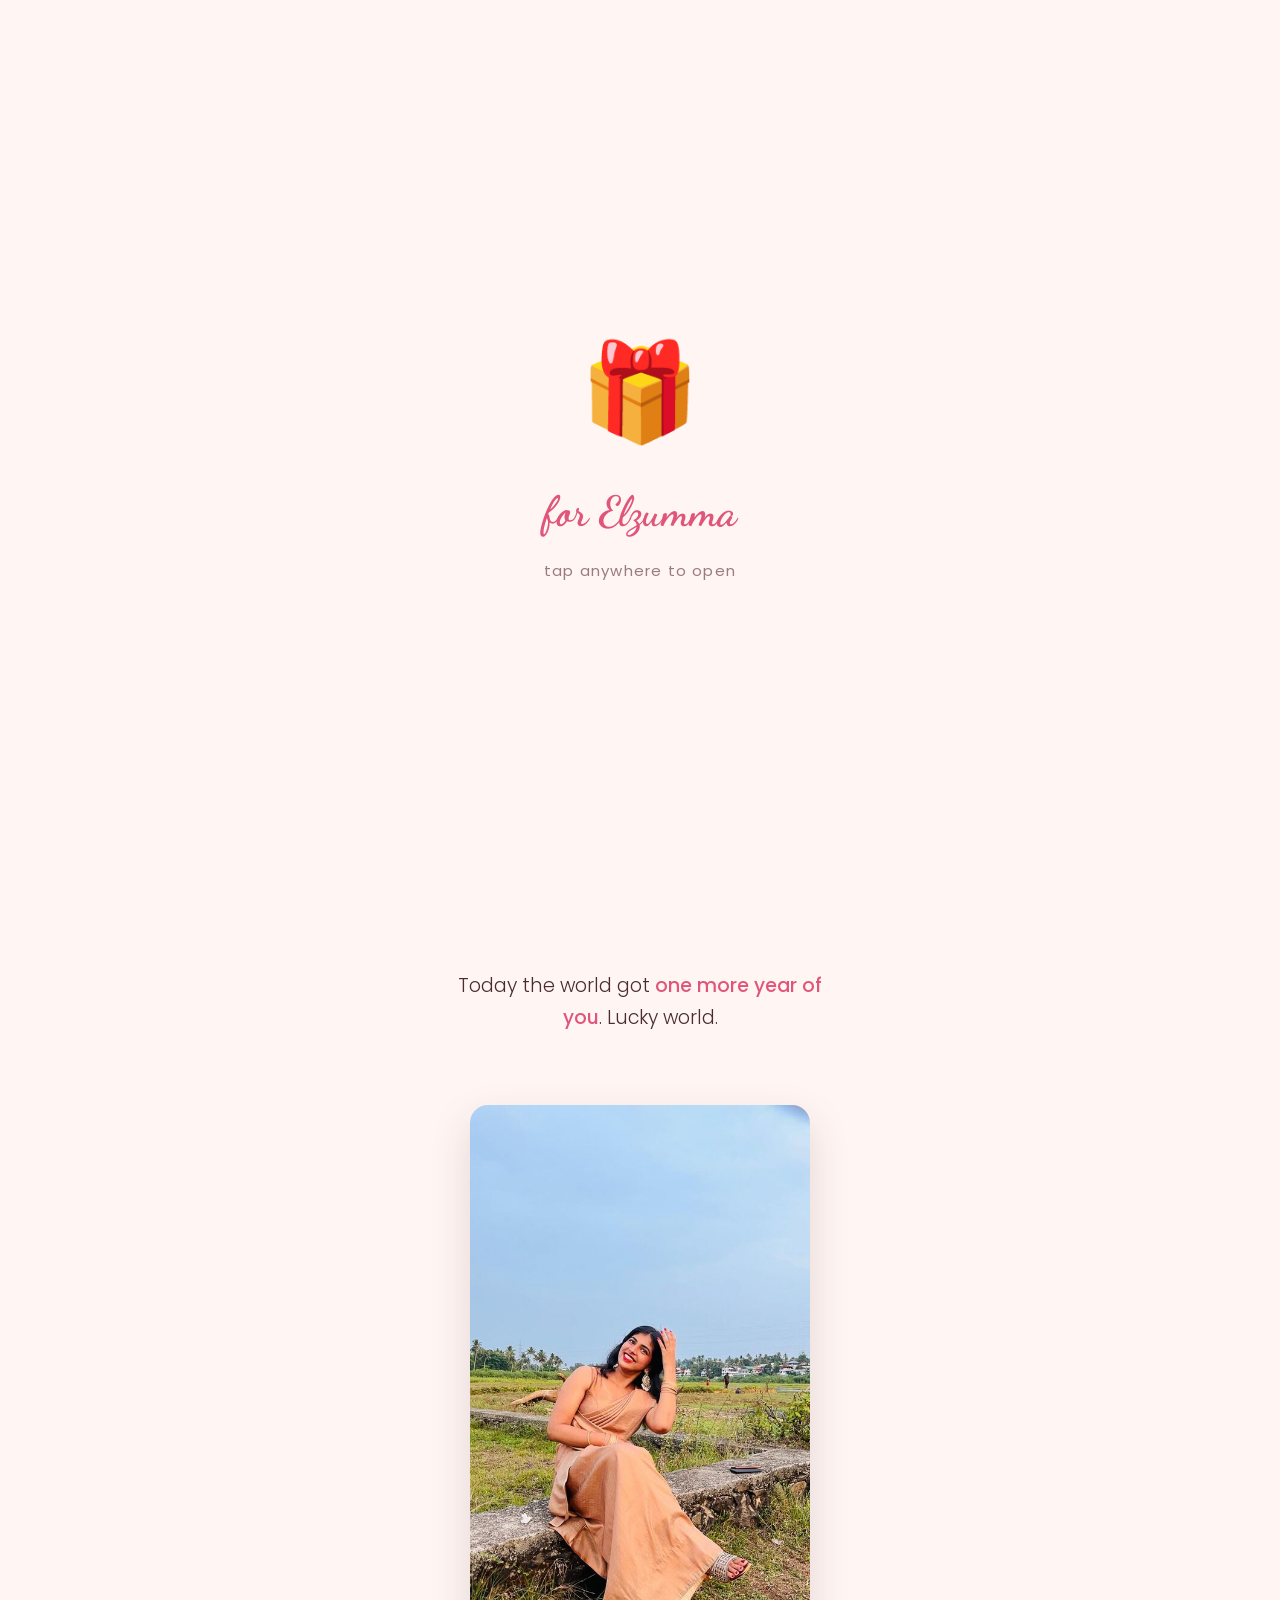
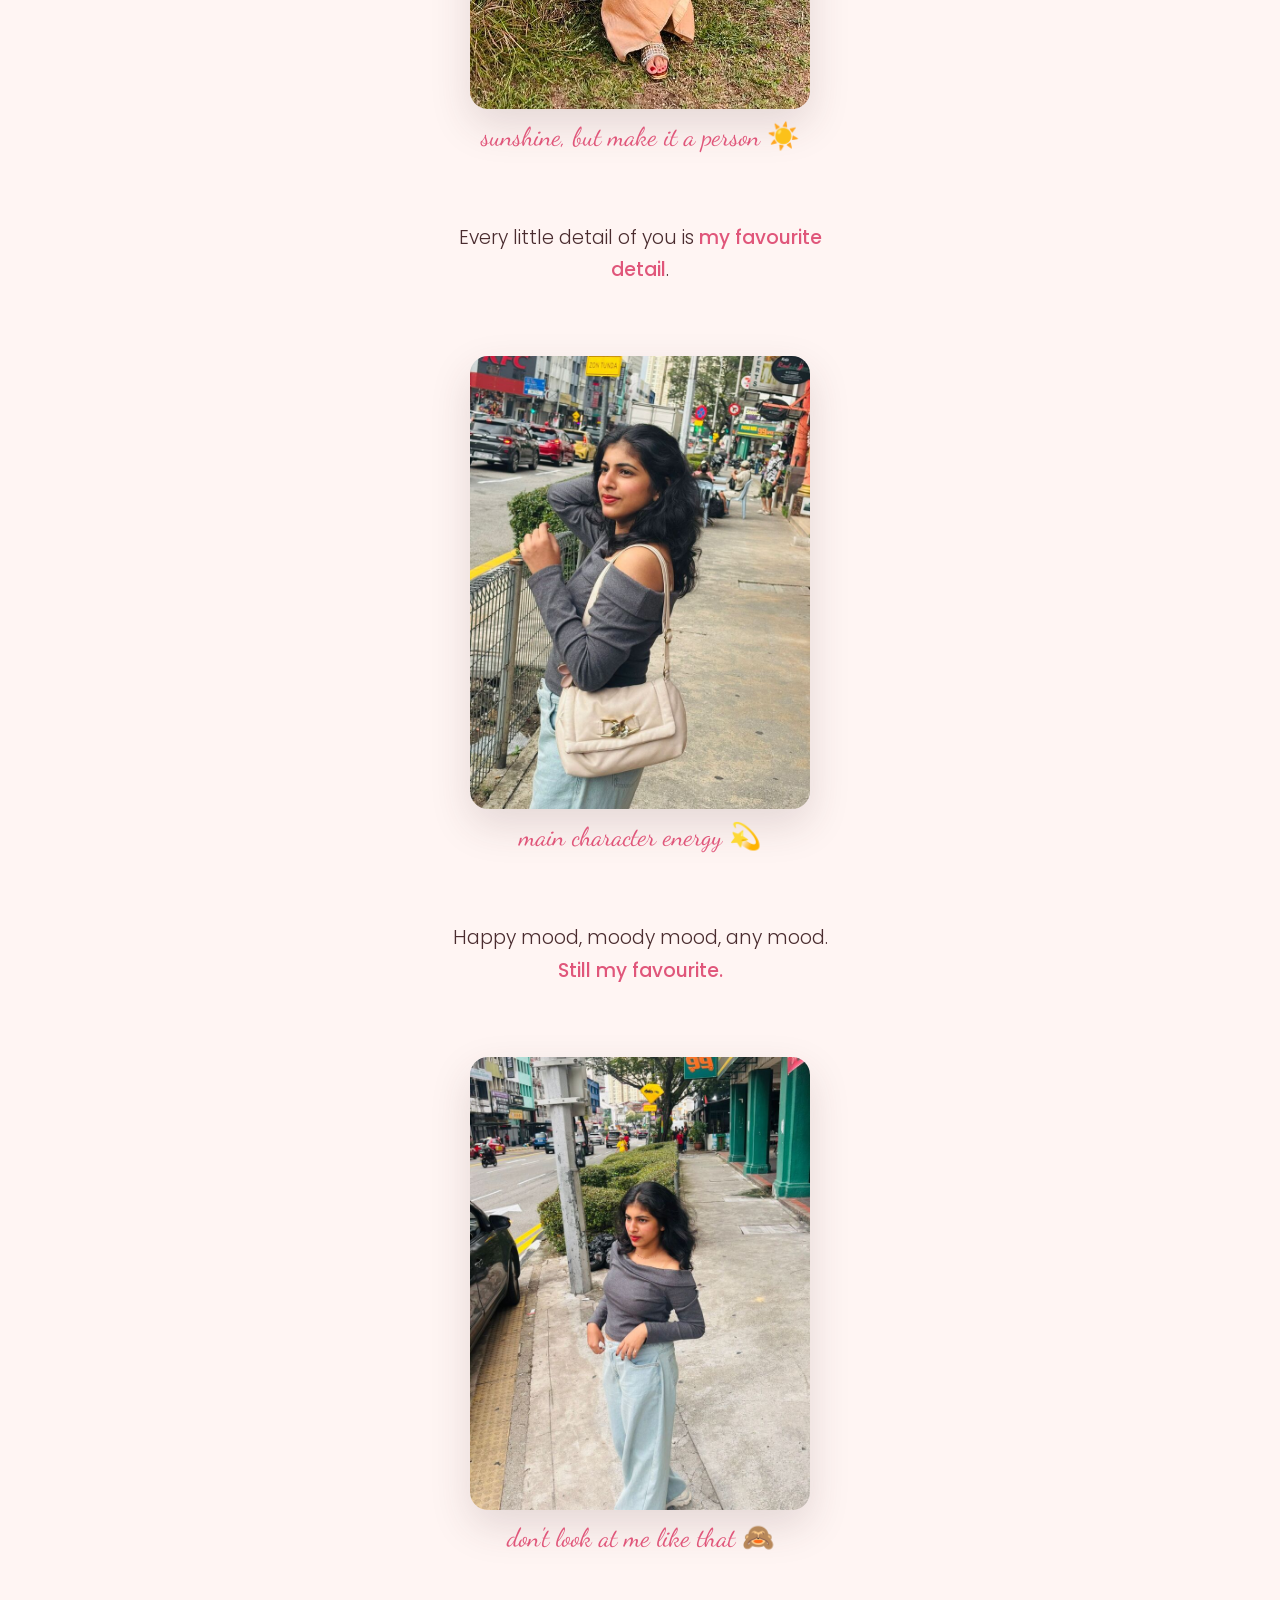
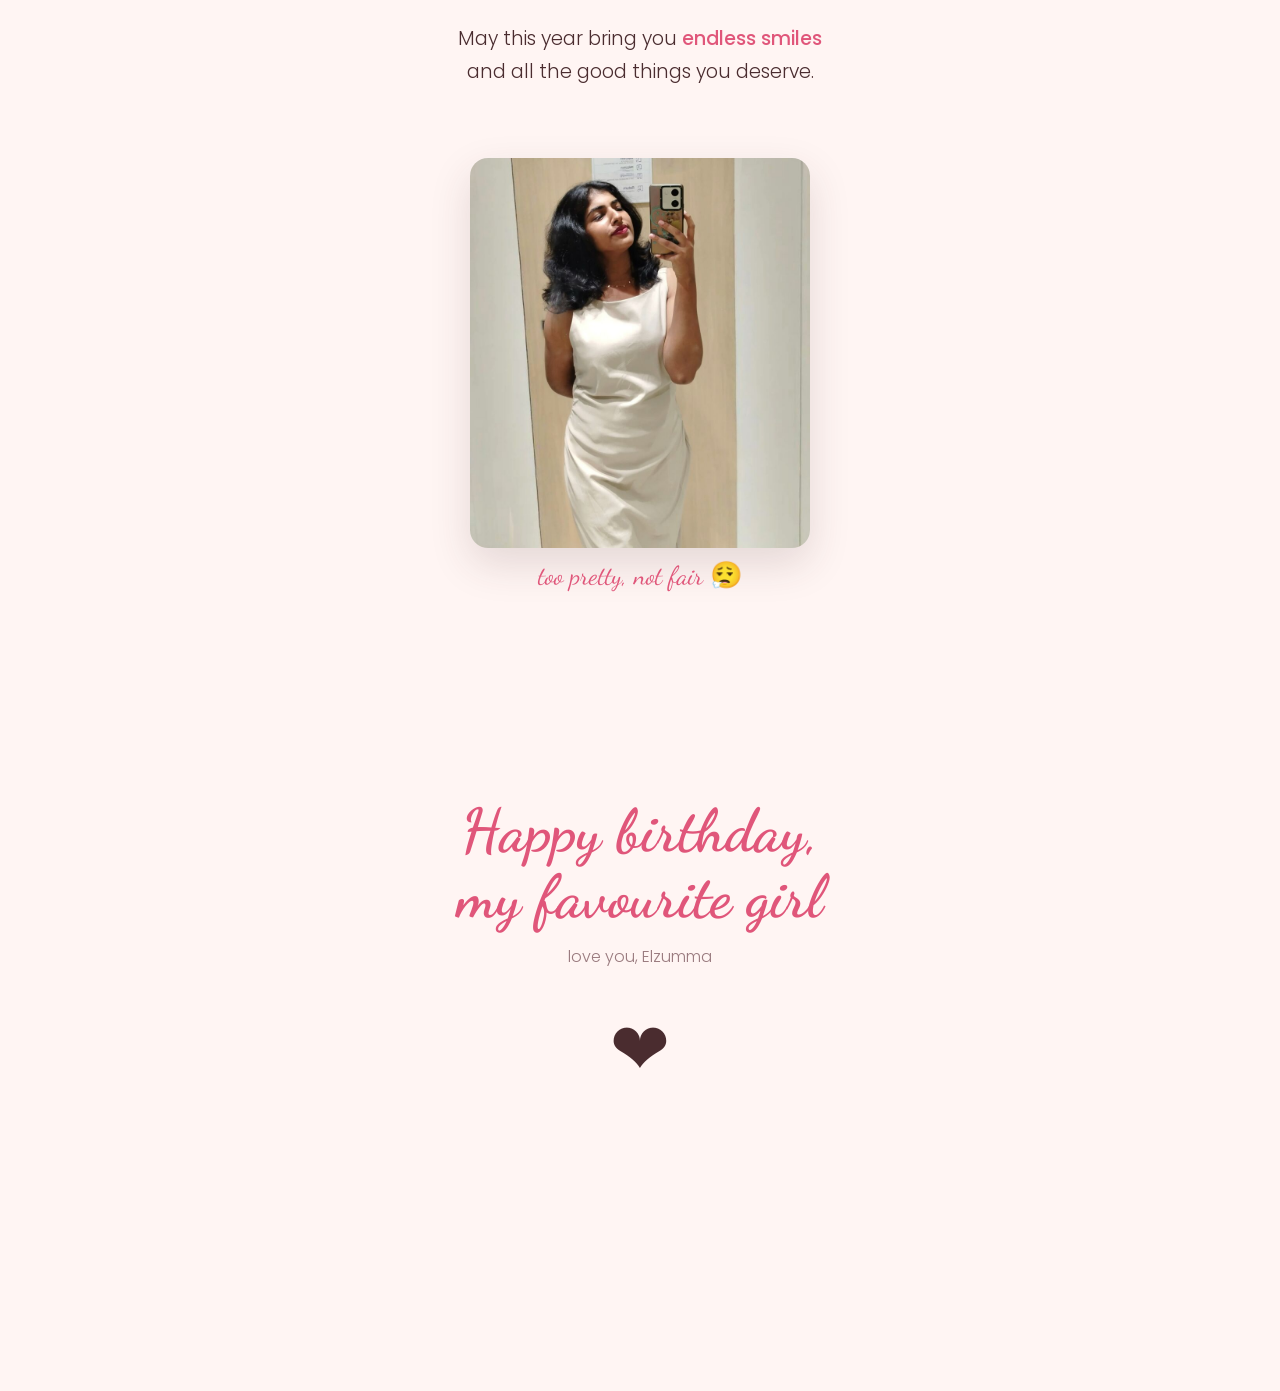
==== commit 5cf1052e: "Birthday site: fresh short lines, no letter text Co-Authored-By: Claude Opus 5.5 <noreply@anthropic." ====
--- a/elza-birthday/index.html
+++ b/elza-birthday/index.html
@@ -64,17 +64,17 @@
     <div class="down">scroll ↓</div>
   </section>
 
-  <p class="note r">Another year of you being <b>the cutest person</b> I know. Not up for debate.</p>
-  <figure class="photo r"><img src="img/elza1.jpg" alt="" loading="lazy"><figcaption>red nails. noticed. always.</figcaption></figure>
+  <p class="note r">Today the world got <b>one more year of you</b>. Lucky world.</p>
+  <figure class="photo r"><img src="img/elza1.jpg" alt="" loading="lazy"><figcaption>sunshine, but make it a person ☀️</figcaption></figure>
 
-  <p class="note r">The anklets, the hair bands, the new hairstyles… <b>I see every little thing.</b></p>
-  <figure class="photo r"><img src="img/elza4.jpg" alt="" loading="lazy"><figcaption>new hair? yes, I saw 😌</figcaption></figure>
+  <p class="note r">Every little detail of you is <b>my favourite detail</b>.</p>
+  <figure class="photo r"><img src="img/elza4.jpg" alt="" loading="lazy"><figcaption>main character energy 💫</figcaption></figure>
 
-  <p class="note r">Even your angry face is cute. <b>Especially</b> your angry face.</p>
-  <figure class="photo r"><img src="img/elza3.jpg" alt="" loading="lazy"><figcaption>this exact look 😤❤️</figcaption></figure>
+  <p class="note r">Happy mood, moody mood, any mood. <b>Still my favourite.</b></p>
+  <figure class="photo r"><img src="img/elza3.jpg" alt="" loading="lazy"><figcaption>don't look at me like that 🙈</figcaption></figure>
 
-  <p class="note r">Wishing you a year full of laughing, happy days and <b>zero stress</b>.</p>
-  <figure class="photo r"><img src="img/elza5.jpg" alt="" loading="lazy"><figcaption>okay this one's just unfair</figcaption></figure>
+  <p class="note r">May this year bring you <b>endless smiles</b> and all the good things you deserve.</p>
+  <figure class="photo r"><img src="img/elza5.jpg" alt="" loading="lazy"><figcaption>too pretty, not fair 😮‍💨</figcaption></figure>
 
   <section class="end r">
     <h2>Happy birthday,<br>my favourite girl</h2>
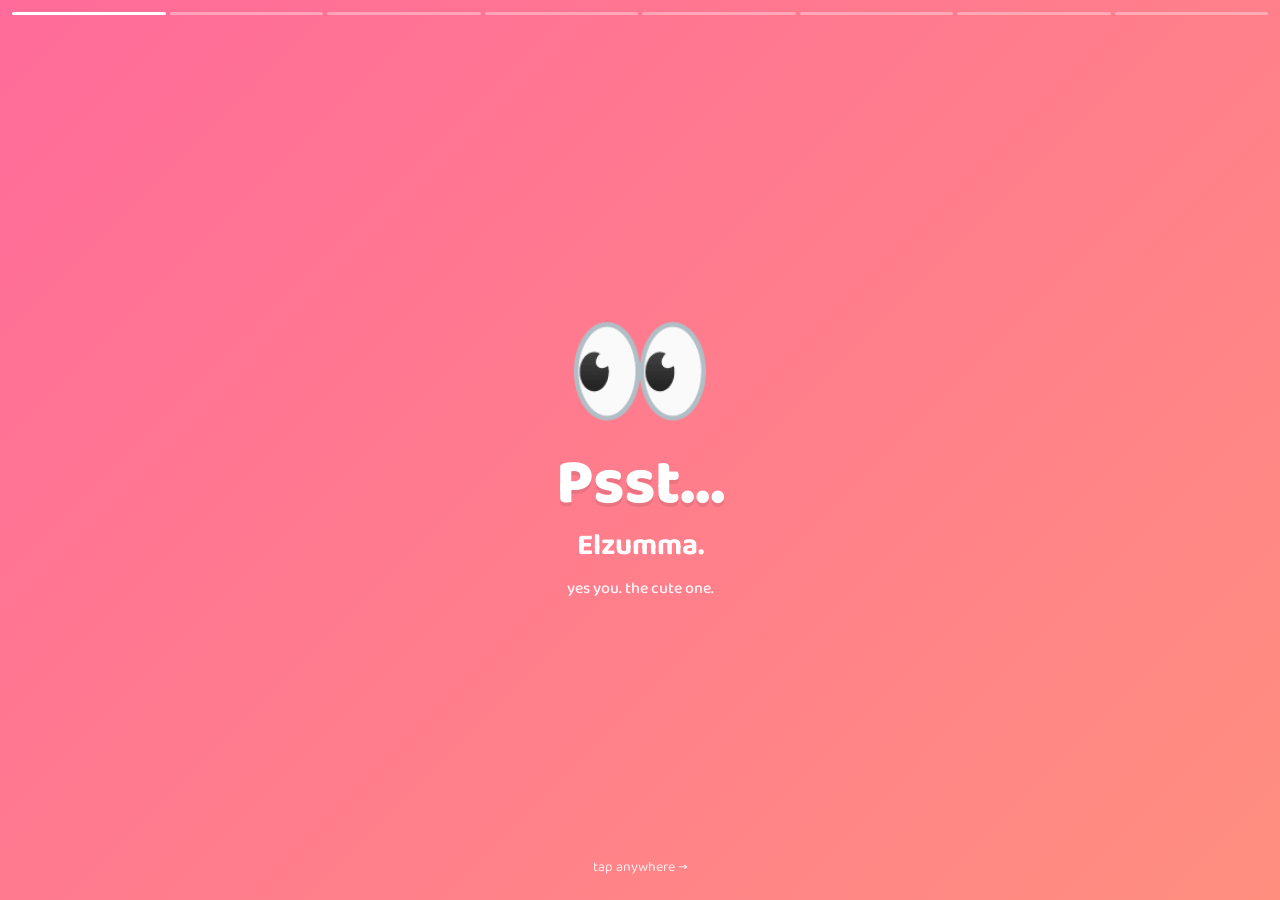
==== commit d5fa4c76: "Birthday site v3: animated story with loader, scratch card, photo deck, certificate Co-Authored-By: " ====
--- a/elza-birthday/index.html
+++ b/elza-birthday/index.html
@@ -2,125 +2,264 @@
 <html lang="en">
 <head>
 <meta charset="utf-8">
-<meta name="viewport" content="width=device-width, initial-scale=1">
-<title>For Elzumma ❤️</title>
-<meta property="og:title" content="For Elzumma ❤️">
-<meta property="og:description" content="Tap to open 🎁">
-<meta name="theme-color" content="#fff5f3">
-<link rel="icon" href="data:image/svg+xml,<svg xmlns='http://www.w3.org/2000/svg' viewBox='0 0 100 100'><text y='.9em' font-size='90'>❤️</text></svg>">
-<link href="https://fonts.googleapis.com/css2?family=Dancing+Script:wght@700&family=Poppins:wght@300;400;500&display=swap" rel="stylesheet">
+<meta name="viewport" content="width=device-width, initial-scale=1, maximum-scale=1">
+<title>Psst… Elzumma 👀</title>
+<meta property="og:title" content="Psst… Elzumma 👀">
+<meta property="og:description" content="Open this. Don't ask questions 🤫">
+<meta name="theme-color" content="#ff6b9a">
+<link rel="icon" href="data:image/svg+xml,<svg xmlns='http://www.w3.org/2000/svg' viewBox='0 0 100 100'><text y='.9em' font-size='90'>🎁</text></svg>">
+<link href="https://fonts.googleapis.com/css2?family=Baloo+2:wght@500;700;800&family=Caveat:wght@700&display=swap" rel="stylesheet">
 <style>
-  :root{--bg:#fff5f3;--ink:#4a2c2f;--rose:#e0567a;--soft:#f7d6d9;--muted:#9a7b7f}
+  :root{--pink:#ff6b9a;--peach:#ffb38a;--lilac:#b78cff;--ink:#2d1630;--cream:#fffaf5}
   *{box-sizing:border-box;margin:0;padding:0}
-  body{font-family:'Poppins',system-ui,sans-serif;background:var(--bg);color:var(--ink);overflow-x:hidden;-webkit-tap-highlight-color:transparent}
-  #fx{position:fixed;inset:0;pointer-events:none;z-index:50}
-
-  /* intro */
-  #intro{position:fixed;inset:0;z-index:20;display:flex;flex-direction:column;align-items:center;justify-content:center;gap:22px;background:var(--bg);transition:opacity .8s, visibility .8s;cursor:pointer;padding:16px;text-align:center}
-  #intro.gone{opacity:0;visibility:hidden}
-  .gift{font-size:96px;animation:wiggle 1.6s ease-in-out infinite}
-  @keyframes wiggle{0%,100%{transform:rotate(0)}20%{transform:rotate(-8deg)}40%{transform:rotate(8deg)}60%{transform:rotate(-4deg)}80%{transform:rotate(0)}}
-  #intro p{font-size:15px;color:var(--muted);letter-spacing:.08em}
-  #intro h1{font-family:'Dancing Script',cursive;font-size:42px;color:var(--rose)}
-
-  main{max-width:520px;margin:0 auto;padding:0 16px 80px;text-align:center}
-  .hero{min-height:100svh;display:flex;flex-direction:column;align-items:center;justify-content:center;padding:40px 0}
-  .hero img{width:min(280px,72vw);aspect-ratio:3/4;object-fit:cover;object-position:50% 30%;border-radius:999px 999px 20px 20px;box-shadow:0 20px 50px rgba(224,86,122,.25)}
-  .hb{font-family:'Dancing Script',cursive;font-size:clamp(46px,13vw,72px);color:var(--rose);line-height:1;margin-top:26px}
-  .nm{font-size:20px;font-weight:300;letter-spacing:.2em;text-transform:uppercase;margin-top:10px}
-  .down{margin-top:34px;font-size:13px;color:var(--muted);animation:bob 2s ease-in-out infinite}
-  @keyframes bob{50%{transform:translateY(6px)}}
-
-  .note{font-size:19px;font-weight:300;line-height:1.7;margin:70px auto;max-width:400px}
-  .note b{font-weight:500;color:var(--rose)}
-  .photo{margin:0 auto;width:min(340px,88vw)}
-  .photo img{width:100%;border-radius:18px;display:block;box-shadow:0 16px 40px rgba(74,44,47,.15)}
-  .photo figcaption{font-family:'Dancing Script',cursive;font-size:26px;color:var(--rose);margin-top:12px}
-
-  .end{min-height:80svh;display:flex;flex-direction:column;align-items:center;justify-content:center}
-  .end h2{font-family:'Dancing Script',cursive;font-size:clamp(40px,11vw,60px);color:var(--rose);line-height:1.1}
-  .end p{margin-top:14px;color:var(--muted);font-weight:300}
-  .heart{font-size:72px;margin-top:26px;cursor:pointer;animation:beat 1.2s infinite;user-select:none}
-  @keyframes beat{0%,100%{transform:scale(1)}15%{transform:scale(1.15)}30%{transform:scale(1)}45%{transform:scale(1.1)}}
-
-  .r{opacity:0;transform:translateY(24px);transition:opacity 1s ease,transform 1s ease}
-  .r.in{opacity:1;transform:none}
+  html,body{height:100%;overflow:hidden}
+  body{font-family:'Baloo 2',system-ui,sans-serif;color:#fff;-webkit-tap-highlight-color:transparent;user-select:none;
+    background:linear-gradient(135deg,#ff6b9a,#ff9a76,#b78cff,#ff6b9a);background-size:400% 400%;animation:bg 14s ease infinite}
+  @keyframes bg{0%,100%{background-position:0% 50%}50%{background-position:100% 50%}}
+  #fx{position:fixed;inset:0;pointer-events:none;z-index:60}
+  .floaty{position:fixed;inset:0;pointer-events:none;overflow:hidden;z-index:0}
+  .floaty span{position:absolute;bottom:-60px;animation:up linear infinite;opacity:.8}
+  @keyframes up{to{transform:translateY(-115vh) rotate(25deg)}}
+
+  /* story progress */
+  .bars{position:fixed;top:0;left:0;right:0;display:flex;gap:4px;padding:12px 12px 0;z-index:40}
+  .bars i{flex:1;height:3px;border-radius:3px;background:rgba(255,255,255,.35);overflow:hidden}
+  .bars i b{display:block;height:100%;width:0;background:#fff;transition:width .4s}
+  .bars i.done b{width:100%}
+
+  .scene{position:fixed;inset:0;display:flex;flex-direction:column;align-items:center;justify-content:center;text-align:center;padding:60px 20px 40px;z-index:5;
+    opacity:0;visibility:hidden;transform:scale(.94);transition:opacity .5s, transform .5s, visibility .5s}
+  .scene.on{opacity:1;visibility:visible;transform:none}
+  .big{font-size:clamp(40px,12vw,64px);font-weight:800;line-height:1.05;text-shadow:0 4px 0 rgba(0,0,0,.08)}
+  .mid{font-size:clamp(22px,6.4vw,30px);font-weight:700;line-height:1.25;margin-top:10px}
+  .small{font-size:16px;opacity:.9;margin-top:10px;font-weight:500}
+  .emoji{font-size:clamp(80px,26vw,120px);line-height:1;margin-bottom:12px;display:inline-block}
+  .tap{position:fixed;bottom:22px;left:0;right:0;text-align:center;font-size:14px;opacity:.85;z-index:30;animation:pulse 1.6s infinite;pointer-events:none}
+  @keyframes pulse{50%{opacity:.35}}
+
+  /* pop-in children */
+  .scene.on .p{animation:pop .6s cubic-bezier(.2,1.6,.4,1) both}
+  .scene.on .p:nth-child(2){animation-delay:.35s}.scene.on .p:nth-child(3){animation-delay:.8s}
+  .scene.on .p:nth-child(4){animation-delay:1.3s}.scene.on .p:nth-child(5){animation-delay:1.8s}
+  @keyframes pop{from{opacity:0;transform:translateY(24px) scale(.7)}}
+  .peek{animation:peek 2s ease-in-out infinite}
+  @keyframes peek{0%,100%{transform:translateX(0)}25%{transform:translateX(-14px) rotate(-6deg)}75%{transform:translateX(14px) rotate(6deg)}}
+  .shake{animation:sh .5s infinite}
+  @keyframes sh{25%{transform:rotate(-10deg)}75%{transform:rotate(10deg)}}
+  .spin{animation:spin 3s linear infinite}@keyframes spin{to{transform:rotate(360deg)}}
+
+  /* loader */
+  .loader{width:min(300px,80vw);height:22px;border-radius:99px;background:rgba(255,255,255,.3);overflow:hidden;margin:22px auto 10px;border:2px solid #fff}
+  .loader b{display:block;height:100%;width:0;background:#fff;border-radius:99px;transition:width .15s}
+  .pct{font-size:22px;font-weight:800}
+  .err{margin-top:14px;background:#fff;color:#d62d5e;border-radius:16px;padding:12px 16px;font-weight:700;display:none;box-shadow:0 10px 30px rgba(0,0,0,.15)}
+  .err.on{display:block;animation:pop .5s cubic-bezier(.2,1.6,.4,1)}
+
+  /* scratch */
+  .card{position:relative;width:min(300px,78vw);aspect-ratio:3/4;border-radius:24px;overflow:hidden;box-shadow:0 20px 50px rgba(0,0,0,.25);margin-top:16px;border:5px solid #fff}
+  .card img{width:100%;height:100%;object-fit:cover;object-position:50% 30%;display:block}
+  .card canvas{position:absolute;inset:0;width:100%;height:100%;touch-action:none;cursor:grab}
+  .hbd{font-family:'Caveat',cursive;font-size:clamp(48px,14vw,72px);line-height:1;margin-top:14px;opacity:0;transform:scale(.5);transition:all .7s cubic-bezier(.2,1.6,.4,1)}
+  .hbd.on{opacity:1;transform:none}
+
+  /* photo deck */
+  .deck{position:relative;width:min(290px,76vw);aspect-ratio:3/4.3;margin-top:10px}
+  .pc{position:absolute;inset:0;background:#fff;border-radius:18px;padding:10px 10px 0;box-shadow:0 18px 40px rgba(0,0,0,.25);transition:transform .6s cubic-bezier(.3,1.3,.5,1), opacity .5s}
+  .pc img{width:100%;height:80%;object-fit:cover;border-radius:12px;display:block}
+  .pc p{color:var(--ink);font-family:'Caveat',cursive;font-size:clamp(20px,6vw,26px);line-height:1.05;padding:8px 4px}
+  .pc.gone{transform:translateX(130%) rotate(25deg)!important;opacity:0}
+
+  /* certificate */
+  .cert{background:var(--cream);color:var(--ink);border-radius:20px;padding:24px 20px;width:min(360px,90vw);box-shadow:0 20px 50px rgba(0,0,0,.25);position:relative;border:3px dashed #ffb3c7}
+  .cert h3{font-size:14px;letter-spacing:.25em;color:#d14b78}
+  .cert h2{font-family:'Caveat',cursive;font-size:44px;line-height:1;margin:6px 0 12px;color:#d14b78}
+  .cert ul{list-style:none;text-align:left;font-size:16px;line-height:1.5}
+  .cert li{padding:5px 0;border-bottom:1px dashed #f3cfd8;opacity:0;transform:translateX(-20px);transition:all .5s}
+  .cert li.in{opacity:1;transform:none}
+  .stamp{position:absolute;right:-8px;bottom:-14px;width:96px;height:96px;border-radius:50%;border:4px solid #e23b6d;color:#e23b6d;display:flex;align-items:center;justify-content:center;
+    font-weight:800;font-size:13px;line-height:1.05;transform:rotate(-18deg) scale(3);opacity:0;background:rgba(255,250,245,.9);transition:all .35s cubic-bezier(.3,1.6,.5,1)}
+  .stamp.in{transform:rotate(-18deg) scale(1);opacity:1}
+
+  /* finale */
+  .balloon{position:fixed;bottom:-140px;font-size:58px;z-index:2;animation:bal linear forwards}
+  @keyframes bal{to{transform:translateY(-130vh) translateX(var(--dx))}}
+  .final .name{font-family:'Caveat',cursive;font-size:clamp(64px,19vw,110px);line-height:.95;animation:glow 2s ease-in-out infinite}
+  @keyframes glow{50%{text-shadow:0 0 30px rgba(255,255,255,.9)}}
+  .btn{margin-top:22px;background:#fff;color:#d14b78;border:0;border-radius:99px;padding:12px 26px;font:inherit;font-weight:800;font-size:17px;box-shadow:0 10px 25px rgba(0,0,0,.15);cursor:pointer}
+  .heart{font-size:84px;display:inline-block;animation:beat 1.1s infinite;cursor:pointer;margin-top:10px}
+  @keyframes beat{0%,100%{transform:scale(1)}15%{transform:scale(1.2)}30%{transform:scale(1)}45%{transform:scale(1.12)}}
 </style>
 </head>
 <body>
 <canvas id="fx"></canvas>
-
-<div id="intro">
-  <div class="gift">🎁</div>
-  <h1>for Elzumma</h1>
-  <p>tap anywhere to open</p>
-</div>
-
-<main>
-  <section class="hero">
+<div class="floaty" id="floaty"></div>
+<div class="bars" id="bars"></div>
+
+<!-- 0 -->
+<div class="scene" data-auto="0">
+  <div class="emoji p peek">👀</div>
+  <div class="big p">Psst…</div>
+  <div class="mid p">Elzumma.</div>
+  <div class="small p">yes you. the cute one.</div>
+</div>
+<!-- 1 -->
+<div class="scene">
+  <div class="emoji p">🤫</div>
+  <div class="mid p">Someone made you something.</div>
+  <div class="small p">it's top secret. like, government level.</div>
+</div>
+<!-- 2 -->
+<div class="scene">
+  <div class="emoji p shake">😤</div>
+  <div class="mid p">Rule #1: no angry face.</div>
+  <div class="small p">…okay you're already doing it.<br>it's fine. it's cute anyway.</div>
+</div>
+<!-- 3 loader -->
+<div class="scene" id="sLoad" data-lock="1">
+  <div class="emoji p spin">🎀</div>
+  <div class="mid p">Loading Elzukutta's surprise…</div>
+  <div class="p" style="width:100%">
+    <div class="loader"><b id="lbar"></b></div>
+    <div class="pct" id="lpct">0%</div>
+    <div class="err" id="lerr">⚠️ ERROR: cuteness level too high.<br><span style="font-weight:500">system overheating… retrying 🔥</span></div>
+  </div>
+</div>
+<!-- 4 scratch -->
+<div class="scene" id="sScratch" data-lock="1">
+  <div class="mid p">Scratch it. Gently. 🪄</div>
+  <div class="card p">
     <img src="img/elza2.jpg" alt="Elza">
-    <div class="hb">Happy Birthday</div>
-    <div class="nm">Elzukutta</div>
-    <div class="down">scroll ↓</div>
-  </section>
-
-  <p class="note r">Today the world got <b>one more year of you</b>. Lucky world.</p>
-  <figure class="photo r"><img src="img/elza1.jpg" alt="" loading="lazy"><figcaption>sunshine, but make it a person ☀️</figcaption></figure>
-
-  <p class="note r">Every little detail of you is <b>my favourite detail</b>.</p>
-  <figure class="photo r"><img src="img/elza4.jpg" alt="" loading="lazy"><figcaption>main character energy 💫</figcaption></figure>
-
-  <p class="note r">Happy mood, moody mood, any mood. <b>Still my favourite.</b></p>
-  <figure class="photo r"><img src="img/elza3.jpg" alt="" loading="lazy"><figcaption>don't look at me like that 🙈</figcaption></figure>
-
-  <p class="note r">May this year bring you <b>endless smiles</b> and all the good things you deserve.</p>
-  <figure class="photo r"><img src="img/elza5.jpg" alt="" loading="lazy"><figcaption>too pretty, not fair 😮‍💨</figcaption></figure>
-
-  <section class="end r">
-    <h2>Happy birthday,<br>my favourite girl</h2>
-    <p>love you, Elzumma</p>
-    <div class="heart" id="heart">❤️</div>
-  </section>
-</main>
+    <canvas id="scratch"></canvas>
+  </div>
+  <div class="hbd" id="hbd">Happy Birthday! 🎉</div>
+</div>
+<!-- 5 deck -->
+<div class="scene" id="sDeck" data-lock="1">
+  <div class="mid p">Evidence collected today 📸</div>
+  <div class="small p" style="margin-bottom:8px">tap the photo</div>
+  <div class="deck p" id="deck">
+    <div class="pc"><img src="img/elza5.jpg" alt=""><p>Exhibit E: mirror said "wow" and meant it 🪞</p></div>
+    <div class="pc"><img src="img/elza4.jpg" alt=""><p>Exhibit D: hair flip so strong it caused traffic 🚗💨</p></div>
+    <div class="pc"><img src="img/elza3.jpg" alt=""><p>Exhibit C: pretending she's not posing. she is. 😌</p></div>
+    <div class="pc"><img src="img/elza1.jpg" alt=""><p>Exhibit B: the sky got jealous ☁️</p></div>
+    <div class="pc"><img src="img/elza2.jpg" alt=""><p>Exhibit A: illegal levels of smile 🚨</p></div>
+  </div>
+</div>
+<!-- 6 certificate -->
+<div class="scene" id="sCert" data-lock="1">
+  <div class="cert p">
+    <h3>OFFICIALLY CERTIFIED</h3>
+    <h2>Elzukutta</h2>
+    <ul id="certList">
+      <li>🏆 World's cutest angry face</li>
+      <li>💇‍♀️ New hairstyle every week champion</li>
+      <li>🔔 Anklet concert, live on every walk</li>
+      <li>💅 Red nail polish ambassador</li>
+      <li>🎂 Now one year more awesome</li>
+    </ul>
+    <div class="stamp" id="stamp">100%<br>CUTE<br>✓</div>
+  </div>
+</div>
+<!-- 7 final -->
+<div class="scene final" id="sFinal" data-lock="1">
+  <div class="mid p">Happy Birthday</div>
+  <div class="name p">Elzumma</div>
+  <div class="small p">stay cute. stay annoying-able. love you ❤️</div>
+  <div class="p"><div class="heart" id="heart">❤️</div></div>
+  <div class="p"><button class="btn" id="replay">watch again ↺</button></div>
+</div>
+
+<div class="tap" id="tap">tap anywhere →</div>
 
 <script>
 (() => {
-  const cv = document.getElementById('fx'), cx = cv.getContext('2d');
-  let P = [], on = false;
-  const fit = () => { const d = devicePixelRatio || 1; cv.width = innerWidth*d; cv.height = innerHeight*d; cx.setTransform(d,0,0,d,0,0); };
-  fit(); addEventListener('resize', fit);
-  const C = ['#e0567a','#f7a8b8','#f3c6a5','#e8b86d','#ffffff'];
-  function burst(x, y, n = 120) {
-    for (let i = 0; i < n; i++) {
-      const a = Math.random()*6.28, v = 3 + Math.random()*8;
-      P.push({x, y, vx: Math.cos(a)*v, vy: Math.sin(a)*v - 4, r: Math.random()*6, vr: (Math.random()-.5)*.3, c: C[i%5], t: 0, m: 110 + Math.random()*60, h: Math.random() < .35});
-    }
-    if (!on) { on = true; requestAnimationFrame(tick); }
+  const $ = s => document.querySelector(s);
+  /* floating emoji */
+  const F = $('#floaty'), E = ['💖','✨','🎈','🌸','💕','⭐'];
+  for (let i = 0; i < 16; i++) { const s = document.createElement('span'); s.textContent = E[i % E.length];
+    s.style.cssText = `left:${Math.random()*100}vw;font-size:${16+Math.random()*20}px;animation-duration:${10+Math.random()*10}s;animation-delay:${-Math.random()*20}s`; F.appendChild(s); }
+
+  /* confetti */
+  const cv = $('#fx'), cx = cv.getContext('2d'); let P = [], run = false;
+  const fit = () => { const d = devicePixelRatio || 1; cv.width = innerWidth*d; cv.height = innerHeight*d; cx.setTransform(d,0,0,d,0,0); }; fit(); addEventListener('resize', fit);
+  const C = ['#fff','#ffe066','#ff6b9a','#b78cff','#7ee0c3','#ffb38a'];
+  function boom(x = innerWidth/2, y = innerHeight/2, n = 150) {
+    for (let i = 0; i < n; i++) { const a = Math.random()*6.28, v = 3 + Math.random()*10;
+      P.push({x, y, vx: Math.cos(a)*v, vy: Math.sin(a)*v - 5, r: Math.random()*6, vr: (Math.random()-.5)*.4, c: C[i % 6], t: 0, m: 120 + Math.random()*60, h: Math.random() < .3}); }
+    if (!run) { run = true; requestAnimationFrame(tick); }
   }
-  function tick() {
-    cx.clearRect(0,0,innerWidth,innerHeight);
-    P = P.filter(p => p.t < p.m);
-    for (const p of P) {
-      p.t++; p.vx *= .985; p.vy += .2; p.x += p.vx; p.y += p.vy; p.r += p.vr;
+  function tick() { cx.clearRect(0,0,innerWidth,innerHeight); P = P.filter(p => p.t < p.m);
+    for (const p of P) { p.t++; p.vx *= .985; p.vy += .22; p.x += p.vx; p.y += p.vy; p.r += p.vr;
       cx.save(); cx.globalAlpha = 1 - p.t/p.m; cx.translate(p.x,p.y); cx.rotate(p.r); cx.fillStyle = p.c;
-      if (p.h) { cx.font = '14px serif'; cx.fillText('❤', -5, 5); } else cx.fillRect(-4,-3,8,6);
-      cx.restore();
-    }
-    if (P.length) requestAnimationFrame(tick); else { on = false; cx.clearRect(0,0,innerWidth,innerHeight); }
+      if (p.h) { cx.font = '16px serif'; cx.fillText('❤', -6, 6); } else cx.fillRect(-5,-3,10,6); cx.restore(); }
+    if (P.length) requestAnimationFrame(tick); else { run = false; cx.clearRect(0,0,innerWidth,innerHeight); } }
+
+  /* scenes */
+  const S = [...document.querySelectorAll('.scene')], bars = $('#bars'), tap = $('#tap');
+  S.forEach(() => bars.appendChild(Object.assign(document.createElement('i'), {innerHTML: '<b></b>'})));
+  let cur = -1, locked = false;
+  function go(n) {
+    if (n >= S.length) return;
+    S.forEach(s => s.classList.remove('on')); cur = n; S[n].classList.add('on');
+    [...bars.children].forEach((b, i) => b.classList.toggle('done', i <= n));
+    locked = !!S[n].dataset.lock; tap.style.display = locked ? 'none' : '';
+    const id = S[n].id; if (hooks[id]) hooks[id]();
   }
-
-  document.getElementById('intro').addEventListener('click', e => {
-    e.currentTarget.classList.add('gone');
-    burst(innerWidth/2, innerHeight/2, 180);
-    setTimeout(() => burst(innerWidth*.2, innerHeight*.35, 80), 300);
-    setTimeout(() => burst(innerWidth*.8, innerHeight*.35, 80), 550);
-  });
-
-  const io = new IntersectionObserver(es => es.forEach(e => { if (e.isIntersecting) { e.target.classList.add('in'); io.unobserve(e.target); } }), {threshold: .2});
-  document.querySelectorAll('.r').forEach(el => io.observe(el));
-
-  const h = document.getElementById('heart');
-  h.addEventListener('click', () => { const b = h.getBoundingClientRect(); burst(b.left + b.width/2, b.top + b.height/2, 100); });
+  const unlock = (txt = 'tap anywhere →') => { locked = false; tap.textContent = txt; tap.style.display = ''; };
+  document.addEventListener('click', e => { if (locked || e.target.closest('button,.deck,.heart,.card')) return; go(cur + 1); });
+
+  const hooks = {
+    sLoad() {
+      const bar = $('#lbar'), pct = $('#lpct'), err = $('#lerr'); let v = 0; err.classList.remove('on');
+      const t = setInterval(() => { v += v < 70 ? 3 : 1; if (v >= 99) { v = 99; clearInterval(t);
+          setTimeout(() => { err.classList.add('on'); }, 500);
+          setTimeout(() => { bar.style.width = '100%'; pct.textContent = '100% ✓ (barely survived)'; unlock(); }, 2600); }
+        bar.style.width = v + '%'; pct.textContent = v + '%'; }, 45);
+    },
+    sScratch() {
+      const c = $('#scratch'), hbd = $('#hbd'); hbd.classList.remove('on');
+      requestAnimationFrame(() => {
+        const r = c.getBoundingClientRect(), d = devicePixelRatio || 1; c.width = r.width*d; c.height = r.height*d;
+        const g = c.getContext('2d'); g.scale(d,d);
+        const gr = g.createLinearGradient(0,0,r.width,r.height); gr.addColorStop(0,'#ffd1e1'); gr.addColorStop(.5,'#e8d5ff'); gr.addColorStop(1,'#ffd9c2');
+        g.fillStyle = gr; g.fillRect(0,0,r.width,r.height);
+        g.font = '700 22px "Baloo 2", sans-serif'; g.fillStyle = '#d14b78'; g.textAlign = 'center';
+        g.fillText('🎁 scratch me 🎁', r.width/2, r.height/2); g.font = '500 14px "Baloo 2"'; g.fillText('(gently, she\'s precious)', r.width/2, r.height/2 + 26);
+        for (let i = 0; i < 40; i++) { g.fillText(['✨','💖','⭐'][i%3], Math.random()*r.width, Math.random()*r.height); }
+        g.globalCompositeOperation = 'destination-out';
+        let down = false, done = false, n = 0;
+        const pt = e => { const b = c.getBoundingClientRect(), t = e.touches ? e.touches[0] : e; return [t.clientX - b.left, t.clientY - b.top]; };
+        const draw = e => { if (!down || done) return; e.preventDefault(); const [x, y] = pt(e); g.beginPath(); g.arc(x, y, 26, 0, 7); g.fill();
+          if (++n % 12 === 0) { const data = g.getImageData(0, 0, c.width, c.height).data; let clear = 0; for (let i = 3; i < data.length; i += 64) if (!data[i]) clear++;
+            if (clear / (data.length / 64) > .45) reveal(); } };
+        function reveal() { if (done) return; done = true; c.style.transition = 'opacity .6s'; c.style.opacity = 0;
+          hbd.classList.add('on'); boom(innerWidth/2, innerHeight*.45, 220); setTimeout(() => boom(innerWidth*.2, innerHeight*.3, 90), 300); setTimeout(() => boom(innerWidth*.8, innerHeight*.3, 90), 600);
+          setTimeout(() => unlock(), 1800); }
+        c.onpointerdown = e => { down = true; draw(e); }; c.onpointermove = draw; addEventListener('pointerup', () => down = false);
+        c.addEventListener('touchmove', e => e.preventDefault(), {passive: false});
+      });
+    },
+    sDeck() {
+      const cards = [...document.querySelectorAll('.pc')]; let left = cards.length;
+      cards.forEach((c, i) => { c.classList.remove('gone'); c.style.transform = `rotate(${(i - 2) * 3}deg)`; });
+      $('#deck').onclick = () => { if (!left) return; left--; cards[left].classList.add('gone'); boom(innerWidth/2, innerHeight/2, 30);
+        if (!left) { setTimeout(() => { cards.forEach(c => c.classList.remove('gone')); left = cards.length; }, 700); unlock('tap outside the photo →'); } };
+    },
+    sCert() {
+      const li = [...document.querySelectorAll('#certList li')], st = $('#stamp'); li.forEach(l => l.classList.remove('in')); st.classList.remove('in');
+      li.forEach((l, i) => setTimeout(() => l.classList.add('in'), 700 + i * 450));
+      setTimeout(() => { st.classList.add('in'); const r = st.getBoundingClientRect(); boom(r.left + 48, r.top + 48, 80); unlock(); }, 700 + li.length * 450 + 300);
+    },
+    sFinal() {
+      boom(innerWidth/2, innerHeight/2, 250);
+      for (let i = 0; i < 14; i++) setTimeout(() => { const b = document.createElement('div'); b.className = 'balloon'; b.textContent = '🎈';
+        b.style.left = Math.random()*90 + 'vw'; b.style.setProperty('--dx', (Math.random()*80 - 40) + 'px'); b.style.animationDuration = 6 + Math.random()*4 + 's';
+        b.style.filter = `hue-rotate(${Math.random()*360}deg)`; document.body.appendChild(b); setTimeout(() => b.remove(), 11000); }, i * 250);
+    },
+  };
+  $('#heart').onclick = e => { const r = e.target.getBoundingClientRect(); boom(r.left + r.width/2, r.top + r.height/2, 120); };
+  $('#replay').onclick = () => go(0);
+  go(0);
 })();
 </script>
 </body>
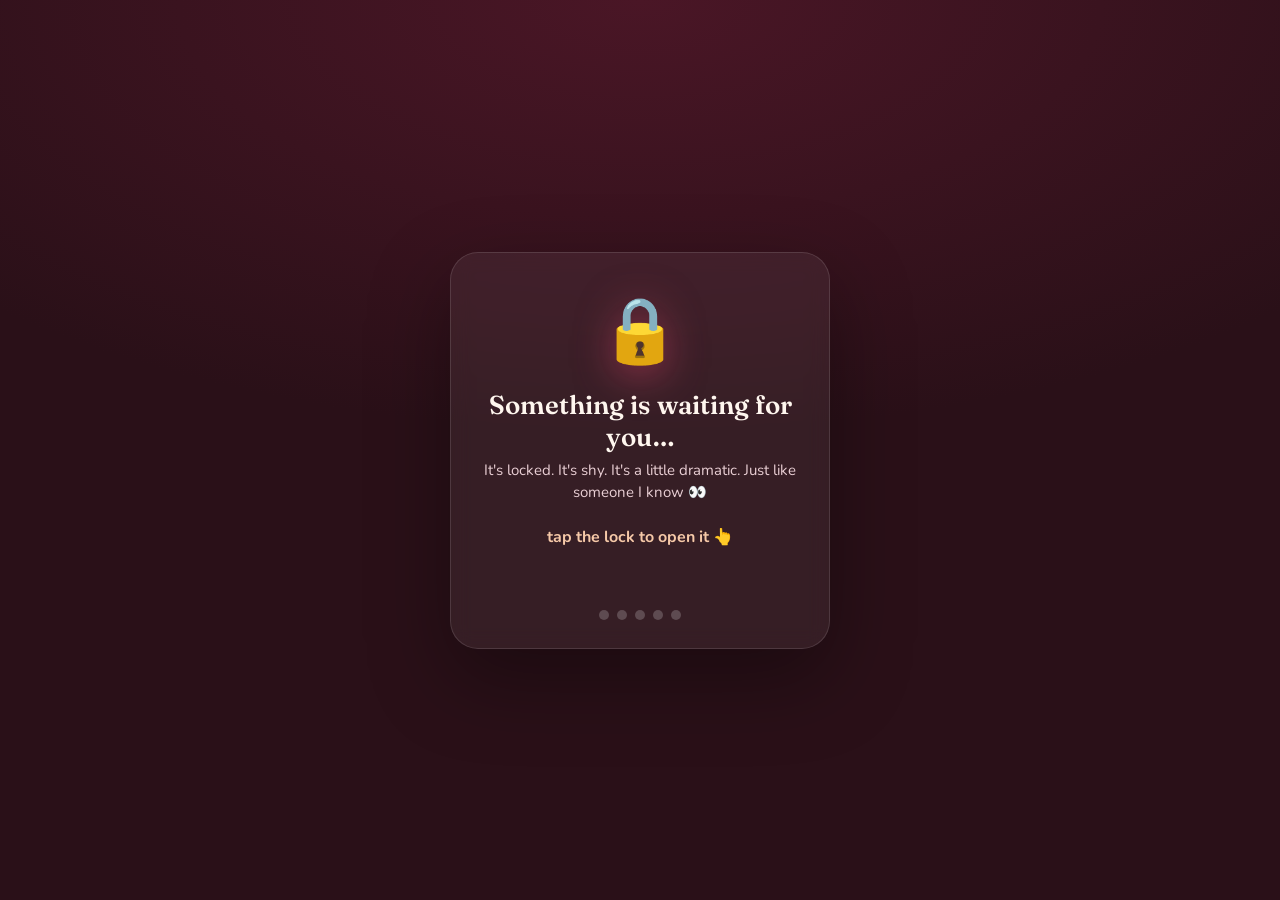
==== commit 78e0a0ac: "Birthday site: back to first design, tap-to-unlock lock, new letter Co-Authored-By: Claude Opus 5.5 " ====
--- a/elza-birthday/index.html
+++ b/elza-birthday/index.html
@@ -2,264 +2,448 @@
 <html lang="en">
 <head>
 <meta charset="utf-8">
-<meta name="viewport" content="width=device-width, initial-scale=1, maximum-scale=1">
-<title>Psst… Elzumma 👀</title>
-<meta property="og:title" content="Psst… Elzumma 👀">
-<meta property="og:description" content="Open this. Don't ask questions 🤫">
-<meta name="theme-color" content="#ff6b9a">
-<link rel="icon" href="data:image/svg+xml,<svg xmlns='http://www.w3.org/2000/svg' viewBox='0 0 100 100'><text y='.9em' font-size='90'>🎁</text></svg>">
-<link href="https://fonts.googleapis.com/css2?family=Baloo+2:wght@500;700;800&family=Caveat:wght@700&display=swap" rel="stylesheet">
+<meta name="viewport" content="width=device-width, initial-scale=1, viewport-fit=cut">
+<title>For Elzumma ❤️</title>
+<meta name="description" content="Something only for you. 🔒">
+<meta property="og:title" content="For Elzumma ❤️">
+<meta property="og:description" content="Something only for you. Unlock it 🔒">
+<meta name="theme-color" content="#2a1018">
+<link rel="icon" href="data:image/svg+xml,<svg xmlns='http://www.w3.org/2000/svg' viewBox='0 0 100 100'><text y='.9em' font-size='90'>❤️</text></svg>">
+<link rel="preconnect" href="https://fonts.googleapis.com">
+<link rel="preconnect" href="https://fonts.gstatic.com" crossorigin>
+<link href="https://fonts.googleapis.com/css2?family=Dancing+Script:wght@600;700&family=Fraunces:ital,opsz,wght@0,9..144,400;0,9..144,600;1,9..144,400&family=Nunito:wght@400;600;700&display=swap" rel="stylesheet">
 <style>
-  :root{--pink:#ff6b9a;--peach:#ffb38a;--lilac:#b78cff;--ink:#2d1630;--cream:#fffaf5}
+  :root{
+    --bg:#2a1018; --bg2:#4a1626; --rose:#e8456b; --rose-soft:#ff8fab; --peach:#f6c9a8;
+    --cream:#fff7ef; --ink:#3b1d22; --gold:#e9b872; --muted:#8a6a6f;
+  }
   *{box-sizing:border-box;margin:0;padding:0}
-  html,body{height:100%;overflow:hidden}
-  body{font-family:'Baloo 2',system-ui,sans-serif;color:#fff;-webkit-tap-highlight-color:transparent;user-select:none;
-    background:linear-gradient(135deg,#ff6b9a,#ff9a76,#b78cff,#ff6b9a);background-size:400% 400%;animation:bg 14s ease infinite}
-  @keyframes bg{0%,100%{background-position:0% 50%}50%{background-position:100% 50%}}
-  #fx{position:fixed;inset:0;pointer-events:none;z-index:60}
-  .floaty{position:fixed;inset:0;pointer-events:none;overflow:hidden;z-index:0}
-  .floaty span{position:absolute;bottom:-60px;animation:up linear infinite;opacity:.8}
-  @keyframes up{to{transform:translateY(-115vh) rotate(25deg)}}
-
-  /* story progress */
-  .bars{position:fixed;top:0;left:0;right:0;display:flex;gap:4px;padding:12px 12px 0;z-index:40}
-  .bars i{flex:1;height:3px;border-radius:3px;background:rgba(255,255,255,.35);overflow:hidden}
-  .bars i b{display:block;height:100%;width:0;background:#fff;transition:width .4s}
-  .bars i.done b{width:100%}
-
-  .scene{position:fixed;inset:0;display:flex;flex-direction:column;align-items:center;justify-content:center;text-align:center;padding:60px 20px 40px;z-index:5;
-    opacity:0;visibility:hidden;transform:scale(.94);transition:opacity .5s, transform .5s, visibility .5s}
-  .scene.on{opacity:1;visibility:visible;transform:none}
-  .big{font-size:clamp(40px,12vw,64px);font-weight:800;line-height:1.05;text-shadow:0 4px 0 rgba(0,0,0,.08)}
-  .mid{font-size:clamp(22px,6.4vw,30px);font-weight:700;line-height:1.25;margin-top:10px}
-  .small{font-size:16px;opacity:.9;margin-top:10px;font-weight:500}
-  .emoji{font-size:clamp(80px,26vw,120px);line-height:1;margin-bottom:12px;display:inline-block}
-  .tap{position:fixed;bottom:22px;left:0;right:0;text-align:center;font-size:14px;opacity:.85;z-index:30;animation:pulse 1.6s infinite;pointer-events:none}
-  @keyframes pulse{50%{opacity:.35}}
-
-  /* pop-in children */
-  .scene.on .p{animation:pop .6s cubic-bezier(.2,1.6,.4,1) both}
-  .scene.on .p:nth-child(2){animation-delay:.35s}.scene.on .p:nth-child(3){animation-delay:.8s}
-  .scene.on .p:nth-child(4){animation-delay:1.3s}.scene.on .p:nth-child(5){animation-delay:1.8s}
-  @keyframes pop{from{opacity:0;transform:translateY(24px) scale(.7)}}
-  .peek{animation:peek 2s ease-in-out infinite}
-  @keyframes peek{0%,100%{transform:translateX(0)}25%{transform:translateX(-14px) rotate(-6deg)}75%{transform:translateX(14px) rotate(6deg)}}
-  .shake{animation:sh .5s infinite}
-  @keyframes sh{25%{transform:rotate(-10deg)}75%{transform:rotate(10deg)}}
-  .spin{animation:spin 3s linear infinite}@keyframes spin{to{transform:rotate(360deg)}}
-
-  /* loader */
-  .loader{width:min(300px,80vw);height:22px;border-radius:99px;background:rgba(255,255,255,.3);overflow:hidden;margin:22px auto 10px;border:2px solid #fff}
-  .loader b{display:block;height:100%;width:0;background:#fff;border-radius:99px;transition:width .15s}
-  .pct{font-size:22px;font-weight:800}
-  .err{margin-top:14px;background:#fff;color:#d62d5e;border-radius:16px;padding:12px 16px;font-weight:700;display:none;box-shadow:0 10px 30px rgba(0,0,0,.15)}
-  .err.on{display:block;animation:pop .5s cubic-bezier(.2,1.6,.4,1)}
-
-  /* scratch */
-  .card{position:relative;width:min(300px,78vw);aspect-ratio:3/4;border-radius:24px;overflow:hidden;box-shadow:0 20px 50px rgba(0,0,0,.25);margin-top:16px;border:5px solid #fff}
-  .card img{width:100%;height:100%;object-fit:cover;object-position:50% 30%;display:block}
-  .card canvas{position:absolute;inset:0;width:100%;height:100%;touch-action:none;cursor:grab}
-  .hbd{font-family:'Caveat',cursive;font-size:clamp(48px,14vw,72px);line-height:1;margin-top:14px;opacity:0;transform:scale(.5);transition:all .7s cubic-bezier(.2,1.6,.4,1)}
-  .hbd.on{opacity:1;transform:none}
-
-  /* photo deck */
-  .deck{position:relative;width:min(290px,76vw);aspect-ratio:3/4.3;margin-top:10px}
-  .pc{position:absolute;inset:0;background:#fff;border-radius:18px;padding:10px 10px 0;box-shadow:0 18px 40px rgba(0,0,0,.25);transition:transform .6s cubic-bezier(.3,1.3,.5,1), opacity .5s}
-  .pc img{width:100%;height:80%;object-fit:cover;border-radius:12px;display:block}
-  .pc p{color:var(--ink);font-family:'Caveat',cursive;font-size:clamp(20px,6vw,26px);line-height:1.05;padding:8px 4px}
-  .pc.gone{transform:translateX(130%) rotate(25deg)!important;opacity:0}
-
-  /* certificate */
-  .cert{background:var(--cream);color:var(--ink);border-radius:20px;padding:24px 20px;width:min(360px,90vw);box-shadow:0 20px 50px rgba(0,0,0,.25);position:relative;border:3px dashed #ffb3c7}
-  .cert h3{font-size:14px;letter-spacing:.25em;color:#d14b78}
-  .cert h2{font-family:'Caveat',cursive;font-size:44px;line-height:1;margin:6px 0 12px;color:#d14b78}
-  .cert ul{list-style:none;text-align:left;font-size:16px;line-height:1.5}
-  .cert li{padding:5px 0;border-bottom:1px dashed #f3cfd8;opacity:0;transform:translateX(-20px);transition:all .5s}
-  .cert li.in{opacity:1;transform:none}
-  .stamp{position:absolute;right:-8px;bottom:-14px;width:96px;height:96px;border-radius:50%;border:4px solid #e23b6d;color:#e23b6d;display:flex;align-items:center;justify-content:center;
-    font-weight:800;font-size:13px;line-height:1.05;transform:rotate(-18deg) scale(3);opacity:0;background:rgba(255,250,245,.9);transition:all .35s cubic-bezier(.3,1.6,.5,1)}
-  .stamp.in{transform:rotate(-18deg) scale(1);opacity:1}
-
-  /* finale */
-  .balloon{position:fixed;bottom:-140px;font-size:58px;z-index:2;animation:bal linear forwards}
-  @keyframes bal{to{transform:translateY(-130vh) translateX(var(--dx))}}
-  .final .name{font-family:'Caveat',cursive;font-size:clamp(64px,19vw,110px);line-height:.95;animation:glow 2s ease-in-out infinite}
-  @keyframes glow{50%{text-shadow:0 0 30px rgba(255,255,255,.9)}}
-  .btn{margin-top:22px;background:#fff;color:#d14b78;border:0;border-radius:99px;padding:12px 26px;font:inherit;font-weight:800;font-size:17px;box-shadow:0 10px 25px rgba(0,0,0,.15);cursor:pointer}
-  .heart{font-size:84px;display:inline-block;animation:beat 1.1s infinite;cursor:pointer;margin-top:10px}
-  @keyframes beat{0%,100%{transform:scale(1)}15%{transform:scale(1.2)}30%{transform:scale(1)}45%{transform:scale(1.12)}}
+  html,body{height:100%}
+  body{
+    font-family:'Nunito',system-ui,sans-serif; color:var(--cream);
+    background:radial-gradient(120% 80% at 50% 0%, var(--bg2) 0%, var(--bg) 60%) fixed, var(--bg);
+    overflow-x:hidden; -webkit-tap-highlight-color:transparent;
+  }
+  button{font:inherit;cursor:pointer;border:0}
+  #fx{position:fixed;inset:0;pointer-events:none;z-index:50}
+  .hearts{position:fixed;inset:0;pointer-events:none;overflow:hidden;z-index:0}
+  .hearts span{position:absolute;bottom:-40px;animation:rise linear infinite;opacity:.0}
+  @keyframes rise{0%{transform:translateY(0) rotate(0);opacity:0}10%{opacity:.55}100%{transform:translateY(-110vh) rotate(40deg);opacity:0}}
+
+  /* ---------- LOCK ---------- */
+  #lock{position:fixed;inset:0;display:flex;align-items:center;justify-content:center;padding:24px 16px;z-index:10;transition:opacity .9s ease, transform .9s ease}
+  #lock.gone{opacity:0;transform:scale(1.08);pointer-events:none}
+  .lockcard{width:100%;max-width:380px;text-align:center;background:rgba(255,255,255,.06);border:1px solid rgba(255,255,255,.12);
+    border-radius:28px;padding:34px 24px 28px;backdrop-filter:blur(10px);-webkit-backdrop-filter:blur(10px);box-shadow:0 30px 80px rgba(0,0,0,.35)}
+  .padlock{font-size:64px;display:inline-block;filter:drop-shadow(0 8px 20px rgba(232,69,107,.5));animation:bob 2.4s ease-in-out infinite}
+  @keyframes bob{50%{transform:translateY(-6px)}}
+  .lockcard h1{font-family:'Fraunces',serif;font-weight:600;font-size:26px;margin:14px 0 6px}
+  .lockcard p{color:#e9cfd4;font-size:15px;line-height:1.5}
+  .q{margin-top:22px;font-weight:700;font-size:16px;color:var(--peach)}
+  .field{margin-top:12px;display:flex;gap:8px}
+  .field input{flex:1;min-width:0;padding:14px 16px;border-radius:14px;border:1px solid rgba(255,255,255,.2);background:rgba(0,0,0,.25);color:#fff;font:inherit;font-size:16px;outline:none}
+  .field input:focus{border-color:var(--rose-soft)}
+  .field button{padding:0 18px;border-radius:14px;background:var(--rose);color:#fff;font-weight:700;font-size:20px}
+  .msg{min-height:44px;margin-top:12px;font-size:14px;color:#ffd3dc;line-height:1.45}
+  .shake{animation:shake .45s}
+  @keyframes shake{20%,60%{transform:translateX(-8px)}40%,80%{transform:translateX(8px)}}
+  .padlock{cursor:pointer;user-select:none}.dots{display:flex;gap:8px;justify-content:center;margin-top:6px}.dots i{width:10px;height:10px;border-radius:50%;background:rgba(255,255,255,.2);transition:background .3s,transform .3s}.dots i.on{background:var(--rose-soft);transform:scale(1.3)}
+  .hintbtn{background:none;color:#c9a3ab;font-size:13px;text-decoration:underline;margin-top:4px}
+
+  /* ---------- MAIN ---------- */
+  main{position:relative;z-index:1;display:none}
+  main.on{display:block}
+  section{min-height:100svh;display:flex;flex-direction:column;align-items:center;justify-content:center;padding:64px 16px;text-align:center;position:relative}
+  .reveal{opacity:0;transform:translateY(30px);transition:opacity 1s ease, transform 1s ease}
+  .reveal.in{opacity:1;transform:none}
+
+  .eyebrow{letter-spacing:.3em;text-transform:uppercase;font-size:12px;color:var(--peach);font-weight:700}
+  .script{font-family:'Dancing Script',cursive;font-weight:700}
+  .hero h2{font-family:'Dancing Script',cursive;font-size:clamp(52px,15vw,120px);line-height:1;margin:14px 0 4px;
+    background:linear-gradient(90deg,var(--peach),var(--rose-soft),var(--gold),var(--peach));background-size:300% 100%;
+    -webkit-background-clip:text;background-clip:text;color:transparent;animation:shine 6s linear infinite}
+  @keyframes shine{to{background-position:300% 0}}
+  .hero .name{font-family:'Fraunces',serif;font-size:clamp(28px,8vw,48px);font-style:italic}
+  .hero .sub{margin-top:18px;color:#e9cfd4;max-width:420px;line-height:1.6}
+  .heroimg{width:min(260px,62vw);aspect-ratio:3/4;border-radius:200px 200px 24px 24px;object-fit:cover;object-position:50% 30%;
+    border:4px solid rgba(255,255,255,.85);box-shadow:0 20px 60px rgba(232,69,107,.35);margin-bottom:22px}
+  .scroll{position:absolute;bottom:22px;font-size:13px;color:#c9a3ab;animation:bob 2s ease-in-out infinite}
+
+  /* cake */
+  .cakewrap{position:relative;width:220px;height:230px;margin:26px auto 10px;cursor:pointer}
+  .plate{position:absolute;bottom:0;left:-10px;right:-10px;height:18px;border-radius:50%;background:#f1e3d6;box-shadow:0 8px 20px rgba(0,0,0,.3)}
+  .tier{position:absolute;left:50%;transform:translateX(-50%);border-radius:14px 14px 10px 10px}
+  .t1{bottom:10px;width:200px;height:80px;background:linear-gradient(#f7a6b9,#e8789a)}
+  .t2{bottom:86px;width:150px;height:64px;background:linear-gradient(#fff1e6,#f6d5c0)}
+  .drip{position:absolute;top:0;left:0;right:0;height:18px;background:radial-gradient(circle at 10px 0,#fff 10px,transparent 11px) 0 0/20px 18px repeat-x}
+  .t2 .drip{background:radial-gradient(circle at 10px 0,#e8456b 10px,transparent 11px) 0 0/20px 18px repeat-x}
+  .candle{position:absolute;bottom:148px;left:50%;transform:translateX(-50%);width:12px;height:46px;border-radius:4px;
+    background:repeating-linear-gradient(45deg,#fff 0 6px,#ff8fab 6px 12px)}
+  .flame{position:absolute;left:50%;top:-28px;width:16px;height:26px;margin-left:-8px;border-radius:50% 50% 50% 50%/60% 60% 40% 40%;
+    background:radial-gradient(circle at 50% 70%,#fff 0 20%,#ffd76a 40%,#ff8a3d 75%,transparent 76%);animation:flick .12s infinite alternate;transform-origin:50% 100%;
+    box-shadow:0 0 30px 10px rgba(255,190,90,.45)}
+  @keyframes flick{to{transform:scale(.92,1.06) rotate(2deg)}}
+  .flame.out{animation:none;opacity:0;transition:opacity .4s}
+  .smoke{position:absolute;left:50%;top:-30px;width:8px;height:8px;margin-left:-4px;border-radius:50%;background:rgba(220,220,220,.6);opacity:0}
+  .smoke.go{animation:smoke 1.6s ease-out forwards}
+  @keyframes smoke{0%{opacity:.7;transform:translateY(0) scale(1)}100%{opacity:0;transform:translateY(-70px) scale(4)}}
+  .pill{display:inline-block;margin-top:14px;padding:12px 22px;border-radius:999px;background:var(--rose);color:#fff;font-weight:700;box-shadow:0 10px 30px rgba(232,69,107,.4)}
+  .pill.ghost{background:rgba(255,255,255,.1);box-shadow:none;border:1px solid rgba(255,255,255,.2)}
+  .wish{min-height:52px;margin-top:14px;color:var(--peach);font-size:17px;max-width:360px;line-height:1.5}
+
+  /* envelope + letter */
+  .env{position:relative;width:min(320px,86vw);aspect-ratio:3/2;margin:28px auto 8px;cursor:pointer;perspective:800px}
+  .env .back{position:absolute;inset:0;background:#d9586f;border-radius:10px;box-shadow:0 20px 50px rgba(0,0,0,.35)}
+  .env .front{position:absolute;inset:0;border-radius:10px;background:
+      linear-gradient(to top right,#e8697f 50%,transparent 50.5%) left/50.5% 100% no-repeat,
+      linear-gradient(to top left,#e8697f 50%,transparent 50.5%) right/50.5% 100% no-repeat;z-index:3}
+  .env .flap{position:absolute;left:0;right:0;top:0;height:62%;z-index:4;transform-origin:top;transition:transform .8s ease, z-index 0s .4s;
+      background:linear-gradient(to bottom,#c94a63,#b83f58);clip-path:polygon(0 0,100% 0,50% 100%)}
+  .env .seal{position:absolute;left:50%;top:52%;transform:translate(-50%,-50%);z-index:5;font-size:34px;transition:opacity .3s}
+  .env .paper{position:absolute;left:7%;right:7%;top:8%;bottom:6%;background:var(--cream);border-radius:6px;z-index:2;transition:transform .9s .5s ease;
+      display:flex;align-items:center;justify-content:center;color:var(--rose);font-family:'Dancing Script',cursive;font-size:28px}
+  .env.open .flap{transform:rotateX(180deg);z-index:1}
+  .env.open .seal{opacity:0}
+  .env.open .paper{transform:translateY(-55%)}
+
+  .letter{display:none;width:100%;max-width:560px;margin:0 auto;text-align:left;background:var(--cream);color:var(--ink);
+    border-radius:18px;padding:34px 24px 30px;box-shadow:0 30px 80px rgba(0,0,0,.4);position:relative;
+    background-image:repeating-linear-gradient(transparent 0 31px,rgba(232,69,107,.12) 31px 32px);}
+  .letter.on{display:block;animation:pop .7s ease}
+  @keyframes pop{from{opacity:0;transform:translateY(30px) scale(.97)}}
+  .letter h3{font-family:'Dancing Script',cursive;font-size:40px;color:var(--rose);margin-bottom:12px;line-height:1.1}
+  .letter p{font-family:'Fraunces',serif;font-size:17px;line-height:1.75;margin-bottom:16px;opacity:0;transform:translateY(10px);transition:opacity .8s, transform .8s}
+  .letter p.in{opacity:1;transform:none}
+  .letter .sign{font-family:'Dancing Script',cursive;font-size:30px;color:var(--rose);text-align:right;margin-top:6px}
+  .letter mark{background:linear-gradient(transparent 55%,rgba(255,143,171,.45) 55%);color:inherit;padding:0 2px}
+
+  /* notice list */
+  .notice{width:100%;max-width:520px;margin-top:24px;display:grid;grid-template-columns:1fr 1fr;gap:12px}
+  .chip{background:rgba(255,255,255,.07);border:1px solid rgba(255,255,255,.14);border-radius:18px;padding:16px 12px;text-align:center;transition:transform .2s, background .3s;user-select:none}
+  .chip .e{font-size:30px;display:block;margin-bottom:6px}
+  .chip b{display:block;font-size:14px}
+  .chip small{display:block;color:#d8b7be;font-size:12px;margin-top:4px;min-height:16px}
+  .chip.seen{background:rgba(232,69,107,.22);border-color:var(--rose-soft)}
+  .chip:active{transform:scale(.96)}
+  .count{margin-top:18px;color:var(--peach);font-size:15px;min-height:22px}
+
+  /* angry meter */
+  .angry{width:100%;max-width:420px;margin-top:22px;background:rgba(255,255,255,.06);border:1px solid rgba(255,255,255,.14);border-radius:24px;padding:24px 20px}
+  .face{font-size:84px;line-height:1;transition:transform .2s}
+  .angry input[type=range]{width:100%;margin:18px 0 8px;accent-color:var(--rose)}
+  .meterlabel{font-size:15px;color:#ffd3dc;min-height:44px;line-height:1.45}
+
+  /* gallery */
+  .gallery{display:flex;flex-wrap:wrap;justify-content:center;gap:22px 18px;max-width:900px;margin-top:30px}
+  .pol{background:#fff;padding:10px 10px 0;width:min(240px,42vw);box-shadow:0 18px 40px rgba(0,0,0,.4);border-radius:4px;transition:transform .35s ease;cursor:pointer}
+  .pol img{width:100%;aspect-ratio:3/4;object-fit:cover;display:block;background:#eee}
+  .pol figcaption{font-family:'Dancing Script',cursive;color:var(--ink);font-size:clamp(16px,4.2vw,21px);padding:8px 2px 12px;line-height:1.15}
+  .pol:nth-child(odd){transform:rotate(-3deg)}
+  .pol:nth-child(even){transform:rotate(3deg)}
+  .pol:hover,.pol:focus{transform:rotate(0) scale(1.04)}
+  .lightbox{position:fixed;inset:0;background:rgba(20,6,10,.92);display:none;align-items:center;justify-content:center;z-index:60;padding:16px;flex-direction:column}
+  .lightbox.on{display:flex}
+  .lightbox img{max-width:100%;max-height:78vh;border-radius:10px;box-shadow:0 20px 60px rgba(0,0,0,.6)}
+  .lightbox p{font-family:'Dancing Script',cursive;font-size:26px;margin-top:14px;color:var(--peach);text-align:center}
+
+  .finale h2{font-family:'Dancing Script',cursive;font-size:clamp(44px,12vw,88px);color:var(--rose-soft);line-height:1.05}
+  .finale p{margin-top:16px;color:#e9cfd4;font-size:17px;max-width:420px;line-height:1.6}
+  .bigheart{font-size:90px;animation:beat 1.1s ease-in-out infinite;cursor:pointer;display:inline-block;margin-top:20px}
+  @keyframes beat{0%,100%{transform:scale(1)}15%{transform:scale(1.18)}30%{transform:scale(1)}45%{transform:scale(1.12)}}
+  .foot{margin-top:28px;font-size:12px;color:#a7868c}
+  h4.sec{font-family:'Fraunces',serif;font-weight:600;font-size:clamp(26px,7vw,38px);margin-top:10px}
+  .lead{color:#e9cfd4;max-width:440px;line-height:1.6;margin-top:10px}
+  @media (prefers-reduced-motion:reduce){*{animation:none!important;transition:none!important}}
 </style>
 </head>
 <body>
 <canvas id="fx"></canvas>
-<div class="floaty" id="floaty"></div>
-<div class="bars" id="bars"></div>
-
-<!-- 0 -->
-<div class="scene" data-auto="0">
-  <div class="emoji p peek">👀</div>
-  <div class="big p">Psst…</div>
-  <div class="mid p">Elzumma.</div>
-  <div class="small p">yes you. the cute one.</div>
-</div>
-<!-- 1 -->
-<div class="scene">
-  <div class="emoji p">🤫</div>
-  <div class="mid p">Someone made you something.</div>
-  <div class="small p">it's top secret. like, government level.</div>
-</div>
-<!-- 2 -->
-<div class="scene">
-  <div class="emoji p shake">😤</div>
-  <div class="mid p">Rule #1: no angry face.</div>
-  <div class="small p">…okay you're already doing it.<br>it's fine. it's cute anyway.</div>
-</div>
-<!-- 3 loader -->
-<div class="scene" id="sLoad" data-lock="1">
-  <div class="emoji p spin">🎀</div>
-  <div class="mid p">Loading Elzukutta's surprise…</div>
-  <div class="p" style="width:100%">
-    <div class="loader"><b id="lbar"></b></div>
-    <div class="pct" id="lpct">0%</div>
-    <div class="err" id="lerr">⚠️ ERROR: cuteness level too high.<br><span style="font-weight:500">system overheating… retrying 🔥</span></div>
+<div class="hearts" id="hearts"></div>
+
+<!-- ================= LOCK ================= -->
+<div id="lock">
+  <div class="lockcard" id="lockcard">
+    <div class="padlock" id="padlock">🔒</div>
+    <h1>Something is waiting for you…</h1>
+    <p>It's locked. It's shy. It's a little dramatic. Just like someone I know 👀</p>
+    <div class="q" id="tapq">tap the lock to open it 👆</div>
+    <div class="msg" id="msg"></div>
+    <div class="dots" id="dots"><i></i><i></i><i></i><i></i><i></i></div>
   </div>
 </div>
-<!-- 4 scratch -->
-<div class="scene" id="sScratch" data-lock="1">
-  <div class="mid p">Scratch it. Gently. 🪄</div>
-  <div class="card p">
-    <img src="img/elza2.jpg" alt="Elza">
-    <canvas id="scratch"></canvas>
-  </div>
-  <div class="hbd" id="hbd">Happy Birthday! 🎉</div>
-</div>
-<!-- 5 deck -->
-<div class="scene" id="sDeck" data-lock="1">
-  <div class="mid p">Evidence collected today 📸</div>
-  <div class="small p" style="margin-bottom:8px">tap the photo</div>
-  <div class="deck p" id="deck">
-    <div class="pc"><img src="img/elza5.jpg" alt=""><p>Exhibit E: mirror said "wow" and meant it 🪞</p></div>
-    <div class="pc"><img src="img/elza4.jpg" alt=""><p>Exhibit D: hair flip so strong it caused traffic 🚗💨</p></div>
-    <div class="pc"><img src="img/elza3.jpg" alt=""><p>Exhibit C: pretending she's not posing. she is. 😌</p></div>
-    <div class="pc"><img src="img/elza1.jpg" alt=""><p>Exhibit B: the sky got jealous ☁️</p></div>
-    <div class="pc"><img src="img/elza2.jpg" alt=""><p>Exhibit A: illegal levels of smile 🚨</p></div>
-  </div>
-</div>
-<!-- 6 certificate -->
-<div class="scene" id="sCert" data-lock="1">
-  <div class="cert p">
-    <h3>OFFICIALLY CERTIFIED</h3>
-    <h2>Elzukutta</h2>
-    <ul id="certList">
-      <li>🏆 World's cutest angry face</li>
-      <li>💇‍♀️ New hairstyle every week champion</li>
-      <li>🔔 Anklet concert, live on every walk</li>
-      <li>💅 Red nail polish ambassador</li>
-      <li>🎂 Now one year more awesome</li>
-    </ul>
-    <div class="stamp" id="stamp">100%<br>CUTE<br>✓</div>
-  </div>
-</div>
-<!-- 7 final -->
-<div class="scene final" id="sFinal" data-lock="1">
-  <div class="mid p">Happy Birthday</div>
-  <div class="name p">Elzumma</div>
-  <div class="small p">stay cute. stay annoying-able. love you ❤️</div>
-  <div class="p"><div class="heart" id="heart">❤️</div></div>
-  <div class="p"><button class="btn" id="replay">watch again ↺</button></div>
-</div>
-
-<div class="tap" id="tap">tap anywhere →</div>
+
+<!-- ================= MAIN ================= -->
+<main id="main">
+
+  <section class="hero">
+    <img class="heroimg reveal" src="img/elza2.jpg" alt="Elza smiling">
+    <div class="eyebrow reveal">today is all about you</div>
+    <h2 class="reveal">Happy Birthday</h2>
+    <div class="name reveal">Elzumma ❤️</div>
+    <p class="sub reveal">I made you a little something. There are surprises hidden all the way down, so scroll slowly and don't skip anything 👀</p>
+    <div class="scroll">scroll ↓</div>
+  </section>
+
+  <section>
+    <div class="eyebrow reveal">step one</div>
+    <h4 class="sec reveal">Make a wish, Elzukutta</h4>
+    <p class="lead reveal">Close your eyes, think of something good, then tap the candle to blow it out 🕯️</p>
+    <div class="cakewrap reveal" id="cake" role="button" aria-label="Blow out the candle" tabindex="0">
+      <div class="plate"></div>
+      <div class="tier t1"><div class="drip"></div></div>
+      <div class="tier t2"><div class="drip"></div></div>
+      <div class="candle"><div class="flame" id="flame"></div><div class="smoke" id="smoke"></div></div>
+    </div>
+    <div class="wish" id="wish"></div>
+  </section>
+
+  <section>
+    <div class="eyebrow reveal">step two</div>
+    <h4 class="sec reveal">You've got a letter 💌</h4>
+    <p class="lead reveal">Tap the envelope.</p>
+    <div class="env reveal" id="env" role="button" aria-label="Open the letter" tabindex="0">
+      <div class="back"></div>
+      <div class="paper">for you ❤️</div>
+      <div class="front"></div>
+      <div class="flap"></div>
+      <div class="seal">💗</div>
+    </div>
+    <article class="letter" id="letter">
+      <h3>Dear Elzukutta,</h3>
+      <p>Official announcement: the cutest person on the planet is <mark>one year older</mark> today. Scientists are shocked. I am not.</p>
+      <p>Fun fact: I have a secret folder in my brain just for you. Your <mark>red nails</mark>, your <mark>hairstyles</mark>, the little <mark>jingle of your anklets</mark>. It's very full. I'm not deleting anything.</p>
+      <p>Also, your <mark>angry face</mark>? Still undefeated as the cutest thing I've ever seen. Please don't be angry I said that. (Actually, be angry. It's cute.) 😌</p>
+      <p>I hope this year gives you so many reasons to smile that your cheeks get tired.</p>
+      <p>Happy birthday, Elzumma. You're my favourite everything ❤️</p>
+      <div class="sign">— yours, always</div>
+    </article>
+  </section>
+
+  <section>
+    <div class="eyebrow reveal">step three</div>
+    <h4 class="sec reveal">Things you think I don't notice</h4>
+    <p class="lead reveal">Tap each one. (Yes, I notice all of them.)</p>
+    <div class="notice reveal" id="notice">
+      <div class="chip" data-k="nails"><span class="e">💅</span><b>Red nail polish</b><small></small></div>
+      <div class="chip" data-k="brows"><span class="e">✨</span><b>Your eyebrows</b><small></small></div>
+      <div class="chip" data-k="shoes"><span class="e">👡</span><b>Which shoes</b><small></small></div>
+      <div class="chip" data-k="band"><span class="e">🎀</span><b>Today's hair band</b><small></small></div>
+      <div class="chip" data-k="hair"><span class="e">💇‍♀️</span><b>Every new hairstyle</b><small></small></div>
+      <div class="chip" data-k="anklet"><span class="e">🔔</span><b>Your anklets</b><small></small></div>
+    </div>
+    <div class="count" id="count"></div>
+  </section>
+
+  <section>
+    <div class="eyebrow reveal">step four</div>
+    <h4 class="sec reveal">The Elzu angry‑o‑meter</h4>
+    <p class="lead reveal">Slide it. Watch what happens to the cuteness.</p>
+    <div class="angry reveal">
+      <div class="face" id="face">😊</div>
+      <input type="range" id="anger" min="0" max="4" step="1" value="0" aria-label="Angry level">
+      <div class="meterlabel" id="meterlabel">Calm Elzu. Smiling. My favourite thing.</div>
+    </div>
+  </section>
+
+  <section>
+    <div class="eyebrow reveal">step five</div>
+    <h4 class="sec reveal">Exhibit A: proof you're unfair</h4>
+    <p class="lead reveal">Tap a photo.</p>
+    <div class="gallery" id="gallery">
+      <figure class="pol reveal" tabindex="0"><img src="img/elza1.jpg" alt="" loading="lazy"><figcaption>red nails, gold bangles, that laugh. noticed. 💅</figcaption></figure>
+      <figure class="pol reveal" tabindex="0"><img src="img/elza2.jpg" alt="" loading="lazy"><figcaption>this smile is literally my favourite thing</figcaption></figure>
+      <figure class="pol reveal" tabindex="0"><img src="img/elza3.jpg" alt="" loading="lazy"><figcaption>the serious face 😌 (cutest)</figcaption></figure>
+      <figure class="pol reveal" tabindex="0"><img src="img/elza4.jpg" alt="" loading="lazy"><figcaption>new hairstyle? yes, I noticed.</figcaption></figure>
+      <figure class="pol reveal" tabindex="0"><img src="img/elza5.jpg" alt="" loading="lazy"><figcaption>okay this one is just unfair</figcaption></figure>
+    </div>
+  </section>
+
+  <section class="finale">
+    <div class="eyebrow reveal">one last thing</div>
+    <h2 class="reveal">Happy birthday,<br>my favourite girl</h2>
+    <p class="reveal">You're a year older now, but I'm still going to annoy you exactly the same amount. Love you, Elzukutta ❤️</p>
+    <div class="bigheart reveal" id="bigheart" role="button" aria-label="Celebrate" tabindex="0">❤️</div>
+    <p class="foot">tap the heart as many times as you want</p>
+  </section>
+</main>
+
+<div class="lightbox" id="lightbox"><img id="lbimg" alt=""><p id="lbcap"></p></div>
 
 <script>
 (() => {
-  const $ = s => document.querySelector(s);
-  /* floating emoji */
-  const F = $('#floaty'), E = ['💖','✨','🎈','🌸','💕','⭐'];
-  for (let i = 0; i < 16; i++) { const s = document.createElement('span'); s.textContent = E[i % E.length];
-    s.style.cssText = `left:${Math.random()*100}vw;font-size:${16+Math.random()*20}px;animation-duration:${10+Math.random()*10}s;animation-delay:${-Math.random()*20}s`; F.appendChild(s); }
-
-  /* confetti */
-  const cv = $('#fx'), cx = cv.getContext('2d'); let P = [], run = false;
-  const fit = () => { const d = devicePixelRatio || 1; cv.width = innerWidth*d; cv.height = innerHeight*d; cx.setTransform(d,0,0,d,0,0); }; fit(); addEventListener('resize', fit);
-  const C = ['#fff','#ffe066','#ff6b9a','#b78cff','#7ee0c3','#ffb38a'];
-  function boom(x = innerWidth/2, y = innerHeight/2, n = 150) {
-    for (let i = 0; i < n; i++) { const a = Math.random()*6.28, v = 3 + Math.random()*10;
-      P.push({x, y, vx: Math.cos(a)*v, vy: Math.sin(a)*v - 5, r: Math.random()*6, vr: (Math.random()-.5)*.4, c: C[i % 6], t: 0, m: 120 + Math.random()*60, h: Math.random() < .3}); }
-    if (!run) { run = true; requestAnimationFrame(tick); }
-  }
-  function tick() { cx.clearRect(0,0,innerWidth,innerHeight); P = P.filter(p => p.t < p.m);
-    for (const p of P) { p.t++; p.vx *= .985; p.vy += .22; p.x += p.vx; p.y += p.vy; p.r += p.vr;
-      cx.save(); cx.globalAlpha = 1 - p.t/p.m; cx.translate(p.x,p.y); cx.rotate(p.r); cx.fillStyle = p.c;
-      if (p.h) { cx.font = '16px serif'; cx.fillText('❤', -6, 6); } else cx.fillRect(-5,-3,10,6); cx.restore(); }
-    if (P.length) requestAnimationFrame(tick); else { run = false; cx.clearRect(0,0,innerWidth,innerHeight); } }
-
-  /* scenes */
-  const S = [...document.querySelectorAll('.scene')], bars = $('#bars'), tap = $('#tap');
-  S.forEach(() => bars.appendChild(Object.assign(document.createElement('i'), {innerHTML: '<b></b>'})));
-  let cur = -1, locked = false;
-  function go(n) {
-    if (n >= S.length) return;
-    S.forEach(s => s.classList.remove('on')); cur = n; S[n].classList.add('on');
-    [...bars.children].forEach((b, i) => b.classList.toggle('done', i <= n));
-    locked = !!S[n].dataset.lock; tap.style.display = locked ? 'none' : '';
-    const id = S[n].id; if (hooks[id]) hooks[id]();
-  }
-  const unlock = (txt = 'tap anywhere →') => { locked = false; tap.textContent = txt; tap.style.display = ''; };
-  document.addEventListener('click', e => { if (locked || e.target.closest('button,.deck,.heart,.card')) return; go(cur + 1); });
-
-  const hooks = {
-    sLoad() {
-      const bar = $('#lbar'), pct = $('#lpct'), err = $('#lerr'); let v = 0; err.classList.remove('on');
-      const t = setInterval(() => { v += v < 70 ? 3 : 1; if (v >= 99) { v = 99; clearInterval(t);
-          setTimeout(() => { err.classList.add('on'); }, 500);
-          setTimeout(() => { bar.style.width = '100%'; pct.textContent = '100% ✓ (barely survived)'; unlock(); }, 2600); }
-        bar.style.width = v + '%'; pct.textContent = v + '%'; }, 45);
-    },
-    sScratch() {
-      const c = $('#scratch'), hbd = $('#hbd'); hbd.classList.remove('on');
-      requestAnimationFrame(() => {
-        const r = c.getBoundingClientRect(), d = devicePixelRatio || 1; c.width = r.width*d; c.height = r.height*d;
-        const g = c.getContext('2d'); g.scale(d,d);
-        const gr = g.createLinearGradient(0,0,r.width,r.height); gr.addColorStop(0,'#ffd1e1'); gr.addColorStop(.5,'#e8d5ff'); gr.addColorStop(1,'#ffd9c2');
-        g.fillStyle = gr; g.fillRect(0,0,r.width,r.height);
-        g.font = '700 22px "Baloo 2", sans-serif'; g.fillStyle = '#d14b78'; g.textAlign = 'center';
-        g.fillText('🎁 scratch me 🎁', r.width/2, r.height/2); g.font = '500 14px "Baloo 2"'; g.fillText('(gently, she\'s precious)', r.width/2, r.height/2 + 26);
-        for (let i = 0; i < 40; i++) { g.fillText(['✨','💖','⭐'][i%3], Math.random()*r.width, Math.random()*r.height); }
-        g.globalCompositeOperation = 'destination-out';
-        let down = false, done = false, n = 0;
-        const pt = e => { const b = c.getBoundingClientRect(), t = e.touches ? e.touches[0] : e; return [t.clientX - b.left, t.clientY - b.top]; };
-        const draw = e => { if (!down || done) return; e.preventDefault(); const [x, y] = pt(e); g.beginPath(); g.arc(x, y, 26, 0, 7); g.fill();
-          if (++n % 12 === 0) { const data = g.getImageData(0, 0, c.width, c.height).data; let clear = 0; for (let i = 3; i < data.length; i += 64) if (!data[i]) clear++;
-            if (clear / (data.length / 64) > .45) reveal(); } };
-        function reveal() { if (done) return; done = true; c.style.transition = 'opacity .6s'; c.style.opacity = 0;
-          hbd.classList.add('on'); boom(innerWidth/2, innerHeight*.45, 220); setTimeout(() => boom(innerWidth*.2, innerHeight*.3, 90), 300); setTimeout(() => boom(innerWidth*.8, innerHeight*.3, 90), 600);
-          setTimeout(() => unlock(), 1800); }
-        c.onpointerdown = e => { down = true; draw(e); }; c.onpointermove = draw; addEventListener('pointerup', () => down = false);
-        c.addEventListener('touchmove', e => e.preventDefault(), {passive: false});
-      });
-    },
-    sDeck() {
-      const cards = [...document.querySelectorAll('.pc')]; let left = cards.length;
-      cards.forEach((c, i) => { c.classList.remove('gone'); c.style.transform = `rotate(${(i - 2) * 3}deg)`; });
-      $('#deck').onclick = () => { if (!left) return; left--; cards[left].classList.add('gone'); boom(innerWidth/2, innerHeight/2, 30);
-        if (!left) { setTimeout(() => { cards.forEach(c => c.classList.remove('gone')); left = cards.length; }, 700); unlock('tap outside the photo →'); } };
-    },
-    sCert() {
-      const li = [...document.querySelectorAll('#certList li')], st = $('#stamp'); li.forEach(l => l.classList.remove('in')); st.classList.remove('in');
-      li.forEach((l, i) => setTimeout(() => l.classList.add('in'), 700 + i * 450));
-      setTimeout(() => { st.classList.add('in'); const r = st.getBoundingClientRect(); boom(r.left + 48, r.top + 48, 80); unlock(); }, 700 + li.length * 450 + 300);
-    },
-    sFinal() {
-      boom(innerWidth/2, innerHeight/2, 250);
-      for (let i = 0; i < 14; i++) setTimeout(() => { const b = document.createElement('div'); b.className = 'balloon'; b.textContent = '🎈';
-        b.style.left = Math.random()*90 + 'vw'; b.style.setProperty('--dx', (Math.random()*80 - 40) + 'px'); b.style.animationDuration = 6 + Math.random()*4 + 's';
-        b.style.filter = `hue-rotate(${Math.random()*360}deg)`; document.body.appendChild(b); setTimeout(() => b.remove(), 11000); }, i * 250);
-    },
+  /* ---------- floating hearts ---------- */
+  const H = document.getElementById('hearts'), sym = ['❤','💗','💕','✨','💖'];
+  for (let i = 0; i < 18; i++) {
+    const s = document.createElement('span');
+    s.textContent = sym[i % sym.length];
+    s.style.left = Math.random() * 100 + 'vw';
+    s.style.fontSize = 12 + Math.random() * 18 + 'px';
+    s.style.animationDuration = 9 + Math.random() * 10 + 's';
+    s.style.animationDelay = -Math.random() * 18 + 's';
+    H.appendChild(s);
+  }
+
+  /* ---------- confetti ---------- */
+  const cv = document.getElementById('fx'), cx = cv.getContext('2d');
+  let parts = [], running = false;
+  const fit = () => { const d = devicePixelRatio || 1; cv.width = innerWidth * d; cv.height = innerHeight * d; cx.setTransform(d,0,0,d,0,0); };
+  fit(); addEventListener('resize', fit);
+  const cols = ['#ff8fab','#e8456b','#f6c9a8','#e9b872','#fff7ef','#ffd76a'];
+  function burst(x = innerWidth/2, y = innerHeight/2, n = 140, hearts = false) {
+    for (let i = 0; i < n; i++) {
+      const a = Math.random() * Math.PI * 2, v = 4 + Math.random() * 9;
+      parts.push({x, y, vx: Math.cos(a)*v, vy: Math.sin(a)*v - 5, g: .22 + Math.random()*.1, r: Math.random()*6.28, vr: (Math.random()-.5)*.3,
+        w: 6 + Math.random()*6, h: 4 + Math.random()*6, c: cols[i % cols.length], life: 0, max: 120 + Math.random()*60, heart: hearts && Math.random() < .5});
+    }
+    if (!running) { running = true; requestAnimationFrame(tick); }
+  }
+  function tick() {
+    cx.clearRect(0,0,innerWidth,innerHeight);
+    parts = parts.filter(p => p.life < p.max && p.y < innerHeight + 40);
+    for (const p of parts) {
+      p.life++; p.vx *= .985; p.vy += p.g; p.x += p.vx; p.y += p.vy; p.r += p.vr;
+      cx.save(); cx.globalAlpha = Math.max(0, 1 - p.life / p.max); cx.translate(p.x, p.y); cx.rotate(p.r); cx.fillStyle = p.c;
+      if (p.heart) { cx.font = '16px serif'; cx.fillText('❤', -6, 6); } else cx.fillRect(-p.w/2, -p.h/2, p.w, p.h);
+      cx.restore();
+    }
+    if (parts.length) requestAnimationFrame(tick); else { running = false; cx.clearRect(0,0,innerWidth,innerHeight); }
+  }
+
+  /* ---------- sound (tiny synth, no files) ---------- */
+  let ac;
+  const audio = () => (ac ||= new (window.AudioContext || window.webkitAudioContext)());
+  function bell(freq, t0 = 0, dur = .6, vol = .12) {
+    const a = audio(), t = a.currentTime + t0, o = a.createOscillator(), g = a.createGain();
+    o.type = 'sine'; o.frequency.value = freq;
+    g.gain.setValueAtTime(0, t); g.gain.linearRampToValueAtTime(vol, t + .01); g.gain.exponentialRampToValueAtTime(.0001, t + dur);
+    o.connect(g).connect(a.destination); o.start(t); o.stop(t + dur + .05);
+  }
+  function jingle() { // anklet chime
+    [2637, 3136, 2794, 3520, 2960, 3322, 2637, 3729].forEach((f, i) => bell(f + Math.random()*40, i * .055 + Math.random()*.02, .35, .05));
+  }
+  function happyBirthday() {
+    // C C D C F E | C C D C G F
+    const n = {C:523.25,D:587.33,E:659.25,F:698.46,G:783.99};
+    const seq = [['C',.0,.3],['C',.35,.2],['D',.6,.5],['C',1.15,.5],['F',1.7,.5],['E',2.25,.9],
+                 ['C',3.3,.3],['C',3.65,.2],['D',3.9,.5],['C',4.45,.5],['G',5.0,.5],['F',5.55,.9]];
+    seq.forEach(([k,t,d]) => { bell(n[k], t, d + .4, .1); bell(n[k]*2, t, d, .025); });
+  }
+
+  /* ---------- unlock ---------- */
+  const teases = [
+    "Hmm. It's stuck. Try again 🤔",
+    "It moved a little! Keep going…",
+    "I can hear it giggling in there 🤭",
+    "Almost… it says only cute people can open it",
+    "Okay fine. You qualify. Obviously. 🥹",
+  ];
+  let taps = 0;
+  const lockcard = document.getElementById('lockcard'), msg = document.getElementById('msg'), pad = document.getElementById('padlock'), dots = document.querySelectorAll('#dots i');
+  pad.addEventListener('click', () => {
+    if (taps >= teases.length) return;
+    try { audio().resume(); bell(700 + taps * 120, 0, .25, .08); } catch {}
+    msg.textContent = teases[taps]; dots[taps].classList.add('on'); taps++;
+    document.getElementById('tapq').textContent = taps < teases.length ? 'keep tapping 👆' : '';
+    lockcard.classList.remove('shake'); void lockcard.offsetWidth; lockcard.classList.add('shake');
+    const r = pad.getBoundingClientRect(); burst(r.left + r.width/2, r.top + r.height/2, 12 + taps * 8, true);
+    if (taps === teases.length) unlock();
+  });
+
+  function unlock() {
+    document.getElementById('padlock').textContent = '🔓';
+        try { audio().resume(); } catch {}
+    setTimeout(() => {
+      document.getElementById('lock').classList.add('gone');
+      document.getElementById('main').classList.add('on');
+      scrollTo(0,0);
+      observe();
+      burst(innerWidth/2, innerHeight*.4, 200, true);
+      setTimeout(() => burst(innerWidth*.2, innerHeight*.3, 90), 400);
+      setTimeout(() => burst(innerWidth*.8, innerHeight*.3, 90), 700);
+      try { happyBirthday(); } catch {}
+    }, 1300);
+  }
+
+  /* ---------- reveal on scroll ---------- */
+  function observe() {
+    const io = new IntersectionObserver(es => es.forEach(e => { if (e.isIntersecting) { e.target.classList.add('in'); io.unobserve(e.target); } }), {threshold: .15});
+    document.querySelectorAll('.reveal').forEach((el, i) => { el.style.transitionDelay = (i % 4) * 120 + 'ms'; io.observe(el); });
+  }
+
+  /* ---------- cake ---------- */
+  const cake = document.getElementById('cake'), flame = document.getElementById('flame'), smoke = document.getElementById('smoke'), wish = document.getElementById('wish');
+  let blown = false;
+  function blow() {
+    if (blown) { flame.classList.remove('out'); smoke.classList.remove('go'); blown = false; wish.textContent = 'Lit again. Make another wish 😌'; return; }
+    blown = true; flame.classList.add('out'); smoke.classList.remove('go'); void smoke.offsetWidth; smoke.classList.add('go');
+    const r = cake.getBoundingClientRect(); burst(r.left + r.width/2, r.top + 20, 160, true);
+    try { happyBirthday(); } catch {}
+    wish.textContent = "Wish made ✨ I hope every single bit of it comes true, Elzukutta.";
+  }
+  cake.addEventListener('click', blow);
+  cake.addEventListener('keydown', e => { if (e.key === 'Enter' || e.key === ' ') { e.preventDefault(); blow(); } });
+
+  /* ---------- envelope ---------- */
+  const env = document.getElementById('env'), letter = document.getElementById('letter');
+  function openEnv() {
+    if (env.classList.contains('open')) return;
+    env.classList.add('open');
+    try { bell(880, 0, .4, .08); bell(1320, .12, .5, .06); } catch {}
+    setTimeout(() => {
+      env.style.display = 'none'; letter.classList.add('on');
+      letter.scrollIntoView({behavior: 'smooth', block: 'start'});
+      letter.querySelectorAll('p').forEach((p, i) => setTimeout(() => p.classList.add('in'), 400 + i * 900));
+    }, 1500);
+  }
+  env.addEventListener('click', openEnv);
+  env.addEventListener('keydown', e => { if (e.key === 'Enter' || e.key === ' ') { e.preventDefault(); openEnv(); } });
+
+  /* ---------- notice chips ---------- */
+  const lines = {
+    nails: "Red. Always noticed. Always cute.",
+    brows: "Yes, I notice when you do them.",
+    shoes: "I know which pair you picked today.",
+    band: "Even the hair band. Every day.",
+    hair: "New hairstyle? I saw. I always see.",
+    anklet: "🎶 my favourite sound",
   };
-  $('#heart').onclick = e => { const r = e.target.getBoundingClientRect(); boom(r.left + r.width/2, r.top + r.height/2, 120); };
-  $('#replay').onclick = () => go(0);
-  go(0);
+  const seen = new Set(), countEl = document.getElementById('count');
+  document.querySelectorAll('.chip').forEach(c => c.addEventListener('click', () => {
+    const k = c.dataset.k;
+    c.classList.add('seen'); c.querySelector('small').textContent = lines[k];
+    try { k === 'anklet' ? jingle() : bell(1046 + seen.size * 120, 0, .35, .06); } catch {}
+    seen.add(k);
+    countEl.textContent = seen.size < 6 ? `${seen.size} / 6 noticed` : "6 / 6. Told you. I notice everything ❤️";
+    if (seen.size === 6 && !countEl.dataset.done) { countEl.dataset.done = 1; const r = countEl.getBoundingClientRect(); burst(innerWidth/2, r.top, 120, true); }
+  }));
+
+  /* ---------- angry meter ---------- */
+  const faces = [
+    ['😊', "Calm Elzu. Smiling. My favourite thing."],
+    ['😐', "Hmm. Slight eyebrow. Still very cute."],
+    ['😒', "That look. I know that look. Cuteness rising 📈"],
+    ['😤', "Serious little face activated. Dangerously cute."],
+    ['😠', "MAXIMUM ANGRY = MAXIMUM CUTE. (I know you're angry I said that 😌)"],
+  ];
+  const face = document.getElementById('face'), ml = document.getElementById('meterlabel'), anger = document.getElementById('anger');
+  anger.addEventListener('input', () => {
+    const [f, t] = faces[anger.value]; face.textContent = f; ml.textContent = t;
+    face.style.transform = `scale(${1 + anger.value * .08}) rotate(${anger.value % 2 ? -4 : 4}deg)`;
+    if (anger.value == 4) { const r = face.getBoundingClientRect(); burst(r.left + r.width/2, r.top + r.height/2, 60, true); }
+  });
+
+  /* ---------- gallery lightbox ---------- */
+  const lb = document.getElementById('lightbox'), lbimg = document.getElementById('lbimg'), lbcap = document.getElementById('lbcap');
+  document.querySelectorAll('.pol').forEach(p => {
+    const open = () => { lbimg.src = p.querySelector('img').src; lbcap.textContent = p.querySelector('figcaption').textContent; lb.classList.add('on'); };
+    p.addEventListener('click', open);
+    p.addEventListener('keydown', e => { if (e.key === 'Enter') open(); });
+  });
+  lb.addEventListener('click', () => lb.classList.remove('on'));
+
+  /* ---------- finale heart ---------- */
+  const bh = document.getElementById('bigheart');
+  bh.addEventListener('click', () => { const r = bh.getBoundingClientRect(); burst(r.left + r.width/2, r.top + r.height/2, 120, true); try { bell(784,0,.5,.08); bell(1047,.1,.6,.06); } catch {} });
 })();
 </script>
 </body>
